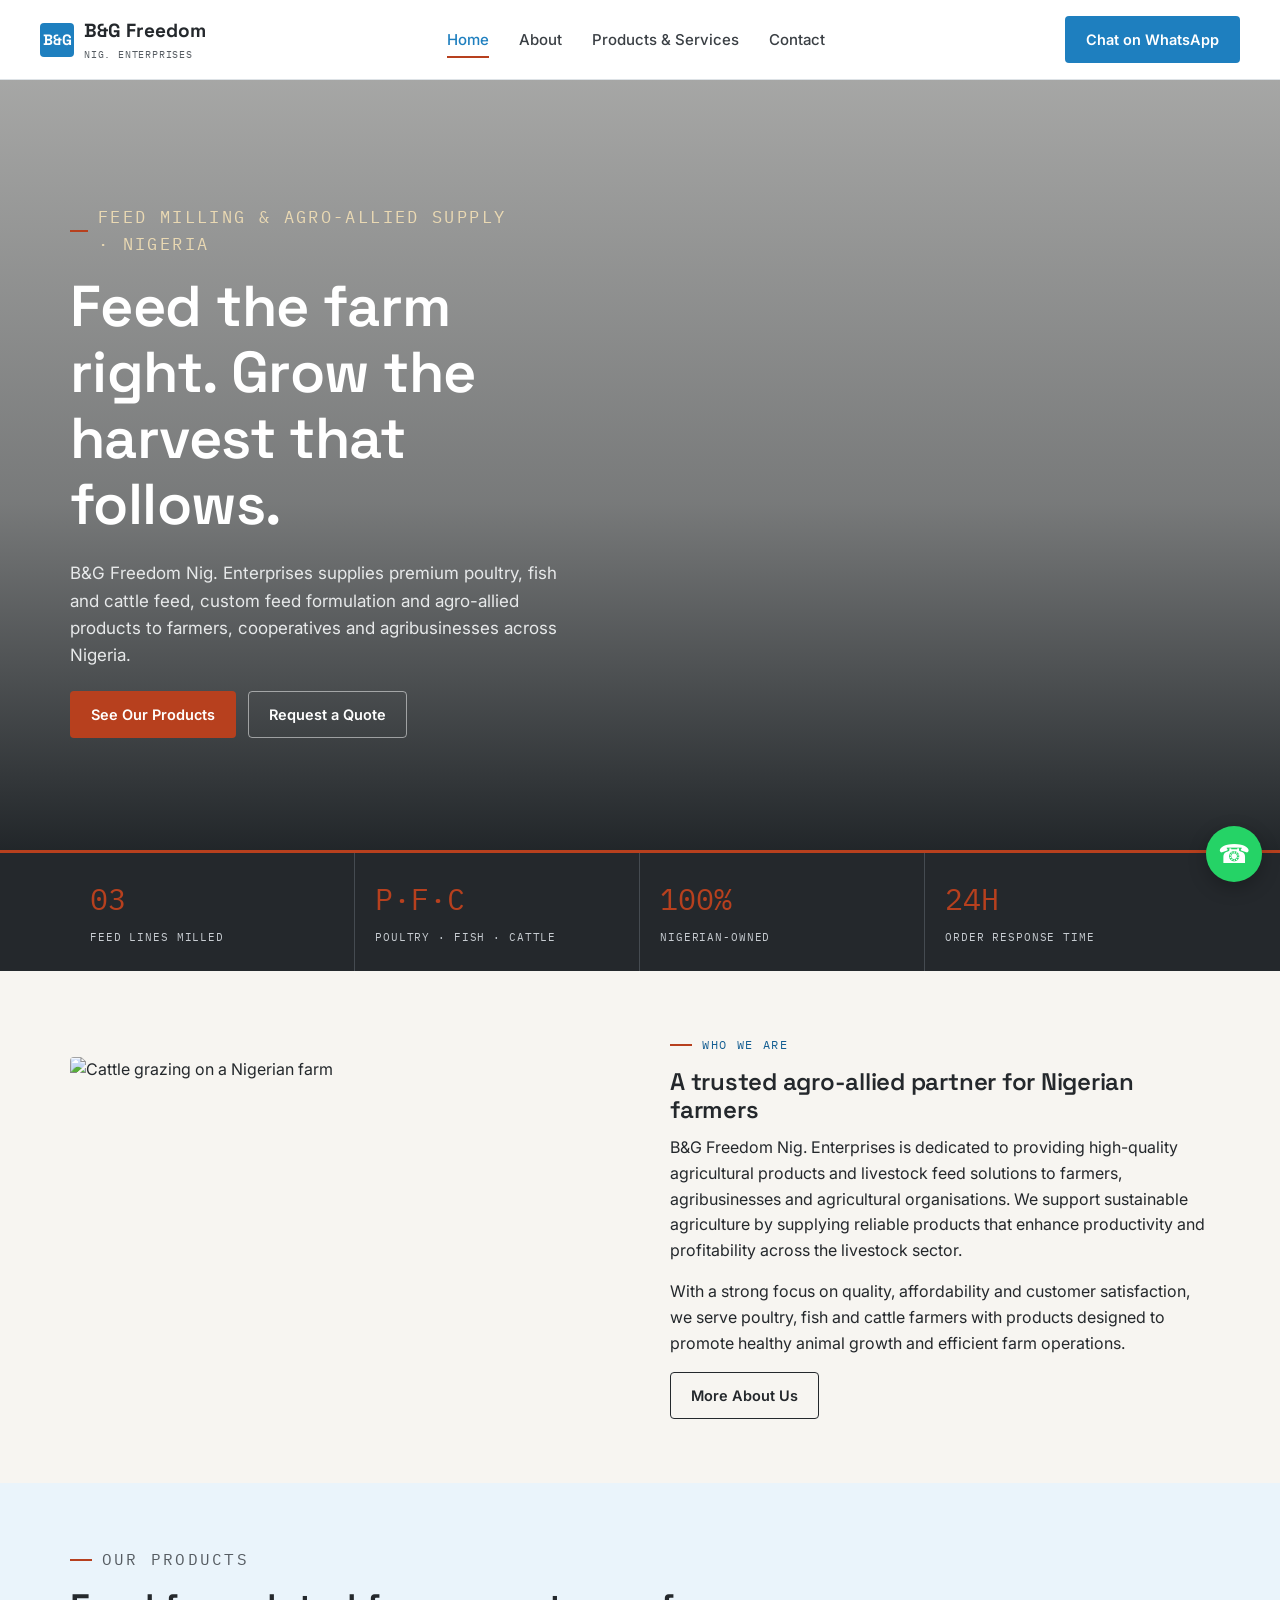
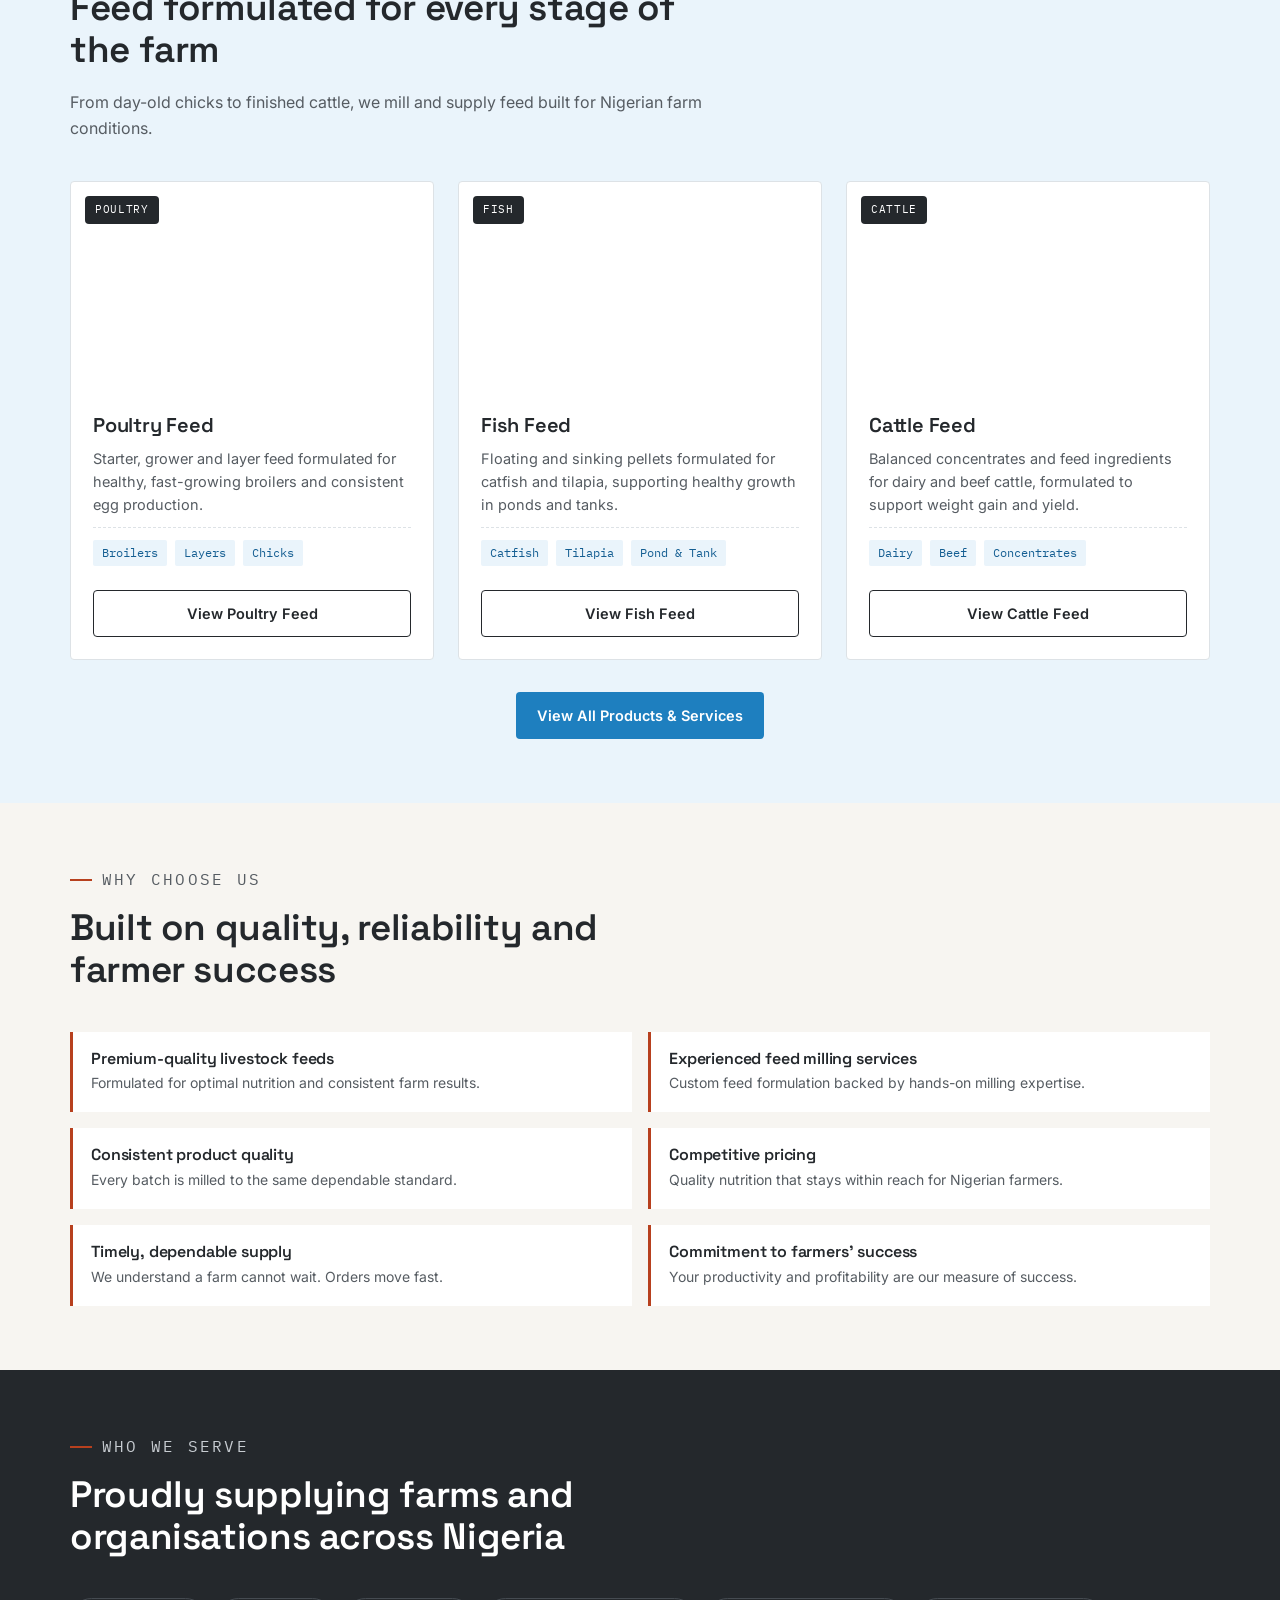
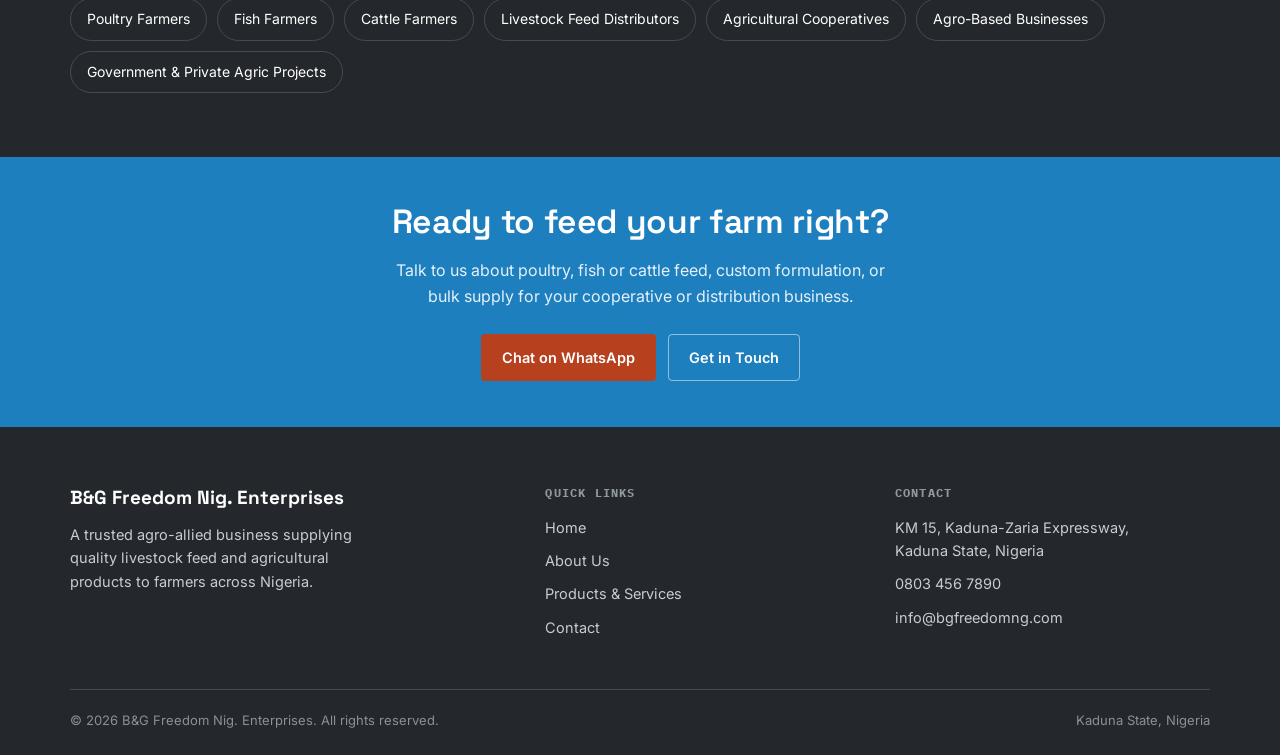
==== index.html @ e8c61435 "first commit" ====
<!DOCTYPE html>
<html lang="en">
<head>
<meta charset="UTF-8">
<meta name="viewport" content="width=device-width, initial-scale=1.0">
<title>B&amp;G Freedom Nig. Enterprises | Livestock Feed &amp; Agro-Allied Products</title>
<meta name="description" content="B&G Freedom Nig. Enterprises supplies quality poultry, fish and cattle feed, feed milling services and agro-allied products to farmers and agribusinesses across Nigeria.">
<link rel="preconnect" href="https://fonts.googleapis.com">
<link href="https://fonts.googleapis.com/css2?family=Space+Grotesk:wght@500;600;700&family=Inter:wght@400;500;600;700&family=IBM+Plex+Mono:wght@400;500;600&display=swap" rel="stylesheet">
<link rel="stylesheet" href="css/style.css">
</head>
<body>

<header class="site-header">
  <div class="header-bar">
    <a href="index.html" class="brand">
      <span class="mark">B&amp;G</span>
      <span>B&amp;G Freedom<small>Nig. Enterprises</small></span>
    </a>
    <nav class="nav-desktop">
      <a href="index.html" aria-current="page">Home</a>
      <a href="about.html">About</a>
      <a href="products.html">Products &amp; Services</a>
      <a href="contact.html">Contact</a>
    </nav>
    <div class="header-actions">
      <a href="tel:+2348034567890" class="btn btn-ghost" style="display:none" id="desktop-call"></a>
      <a href="https://wa.me/2348034567890" class="btn btn-primary" target="_blank" rel="noopener">Chat on WhatsApp</a>
      <button class="menu-toggle" aria-label="Toggle menu" aria-expanded="false"><span></span><span></span><span></span></button>
    </div>
  </div>
  <nav class="nav-mobile">
    <a href="index.html" aria-current="page">Home</a>
    <a href="about.html">About</a>
    <a href="products.html">Products &amp; Services</a>
    <a href="contact.html">Contact</a>
    <div class="header-actions">
      <a href="https://wa.me/2348034567890" class="btn btn-primary btn-wide" target="_blank" rel="noopener">Chat on WhatsApp</a>
      <a href="tel:+2348034567890" class="btn btn-ghost btn-wide">Call 0803 456 7890</a>
    </div>
  </nav>
</header>

<section class="hero">
  <div class="hero-media" style="background-image:url('https://images.unsplash.com/photo-1717702576954-c07131c54169?auto=format&fit=crop&w=1800&q=80');"></div>
  <div class="hero-content">
    <p class="eyebrow">Feed Milling &amp; Agro-Allied Supply · Nigeria</p>
    <h1>Feed the farm right. Grow the harvest that follows.</h1>
    <p>B&amp;G Freedom Nig. Enterprises supplies premium poultry, fish and cattle feed, custom feed formulation and agro-allied products to farmers, cooperatives and agribusinesses across Nigeria.</p>
    <div class="hero-ctas">
      <a href="products.html" class="btn btn-grain">See Our Products</a>
      <a href="contact.html" class="btn btn-ghost-invert">Request a Quote</a>
    </div>
  </div>
</section>

<div class="analysis-strip">
  <div class="container">
    <div class="analysis-inner">
      <div class="analysis-item">
        <span class="analysis-num">03</span>
        <span class="analysis-label">Feed Lines Milled</span>
      </div>
      <div class="analysis-item">
        <span class="analysis-num">P·F·C</span>
        <span class="analysis-label">Poultry · Fish · Cattle</span>
      </div>
      <div class="analysis-item">
        <span class="analysis-num">100%</span>
        <span class="analysis-label">Nigerian-Owned</span>
      </div>
      <div class="analysis-item">
        <span class="analysis-num">24H</span>
        <span class="analysis-label">Order Response Time</span>
      </div>
    </div>
  </div>
</div>

<section>
  <div class="container split">
    <div class="split-media">
      <img src="https://images.unsplash.com/photo-1594987057733-1fb3fe5707c9?auto=format&fit=crop&w=1000&q=80" alt="Cattle grazing on a Nigerian farm">
    </div>
    <div>
      <p class="eyebrow">Who We Are</p>
      <h2>A trusted agro-allied partner for Nigerian farmers</h2>
      <p>B&amp;G Freedom Nig. Enterprises is dedicated to providing high-quality agricultural products and livestock feed solutions to farmers, agribusinesses and agricultural organisations. We support sustainable agriculture by supplying reliable products that enhance productivity and profitability across the livestock sector.</p>
      <p>With a strong focus on quality, affordability and customer satisfaction, we serve poultry, fish and cattle farmers with products designed to promote healthy animal growth and efficient farm operations.</p>
      <a href="about.html" class="btn btn-ghost">More About Us</a>
    </div>
  </div>
</section>

<section class="bg-sky">
  <div class="container">
    <div class="section-head">
      <p class="eyebrow">Our Products</p>
      <h2>Feed formulated for every stage of the farm</h2>
      <p>From day-old chicks to finished cattle, we mill and supply feed built for Nigerian farm conditions.</p>
    </div>
    <div class="products-page-grid">

      <div class="product-card">
        <div class="product-photo" style="background-image:url('https://images.unsplash.com/photo-1553531009-c4605f302b47?auto=format&fit=crop&w=900&q=80');">
          <span class="product-tag">Poultry</span>
        </div>
        <div class="product-body">
          <h3>Poultry Feed</h3>
          <p>Starter, grower and layer feed formulated for healthy, fast-growing broilers and consistent egg production.</p>
          <div class="product-specs">
            <span class="spec-pill">Broilers</span>
            <span class="spec-pill">Layers</span>
            <span class="spec-pill">Chicks</span>
          </div>
          <a href="products.html#poultry" class="btn btn-ghost" style="margin-top:14px;">View Poultry Feed</a>
        </div>
      </div>

      <div class="product-card">
        <div class="product-photo" style="background-image:url('https://images.unsplash.com/photo-1619780034487-c4b96080b14e?auto=format&fit=crop&w=900&q=80');">
          <span class="product-tag">Fish</span>
        </div>
        <div class="product-body">
          <h3>Fish Feed</h3>
          <p>Floating and sinking pellets formulated for catfish and tilapia, supporting healthy growth in ponds and tanks.</p>
          <div class="product-specs">
            <span class="spec-pill">Catfish</span>
            <span class="spec-pill">Tilapia</span>
            <span class="spec-pill">Pond &amp; Tank</span>
          </div>
          <a href="products.html#fish" class="btn btn-ghost" style="margin-top:14px;">View Fish Feed</a>
        </div>
      </div>

      <div class="product-card">
        <div class="product-photo" style="background-image:url('https://images.unsplash.com/photo-1549488235-42996ae3b650?auto=format&fit=crop&w=900&q=80');">
          <span class="product-tag">Cattle</span>
        </div>
        <div class="product-body">
          <h3>Cattle Feed</h3>
          <p>Balanced concentrates and feed ingredients for dairy and beef cattle, formulated to support weight gain and yield.</p>
          <div class="product-specs">
            <span class="spec-pill">Dairy</span>
            <span class="spec-pill">Beef</span>
            <span class="spec-pill">Concentrates</span>
          </div>
          <a href="products.html#cattle" class="btn btn-ghost" style="margin-top:14px;">View Cattle Feed</a>
        </div>
      </div>

    </div>
    <div style="margin-top:32px; text-align:center;">
      <a href="products.html" class="btn btn-primary">View All Products &amp; Services</a>
    </div>
  </div>
</section>

<section>
  <div class="container">
    <div class="section-head">
      <p class="eyebrow">Why Choose Us</p>
      <h2>Built on quality, reliability and farmer success</h2>
    </div>
    <div class="reason-list">
      <div class="reason"><div><h4>Premium-quality livestock feeds</h4><p>Formulated for optimal nutrition and consistent farm results.</p></div></div>
      <div class="reason"><div><h4>Experienced feed milling services</h4><p>Custom feed formulation backed by hands-on milling expertise.</p></div></div>
      <div class="reason"><div><h4>Consistent product quality</h4><p>Every batch is milled to the same dependable standard.</p></div></div>
      <div class="reason"><div><h4>Competitive pricing</h4><p>Quality nutrition that stays within reach for Nigerian farmers.</p></div></div>
      <div class="reason"><div><h4>Timely, dependable supply</h4><p>We understand a farm cannot wait. Orders move fast.</p></div></div>
      <div class="reason"><div><h4>Commitment to farmers' success</h4><p>Your productivity and profitability are our measure of success.</p></div></div>
    </div>
  </div>
</section>

<section class="bg-charcoal">
  <div class="container">
    <div class="section-head">
      <p class="eyebrow">Who We Serve</p>
      <h2>Proudly supplying farms and organisations across Nigeria</h2>
    </div>
    <div class="pill-row">
      <span class="pill">Poultry Farmers</span>
      <span class="pill">Fish Farmers</span>
      <span class="pill">Cattle Farmers</span>
      <span class="pill">Livestock Feed Distributors</span>
      <span class="pill">Agricultural Cooperatives</span>
      <span class="pill">Agro-Based Businesses</span>
      <span class="pill">Government &amp; Private Agric Projects</span>
    </div>
  </div>
</section>

<section class="cta-band">
  <div class="container">
    <h2>Ready to feed your farm right?</h2>
    <p>Talk to us about poultry, fish or cattle feed, custom formulation, or bulk supply for your cooperative or distribution business.</p>
    <div class="cta-actions">
      <a href="https://wa.me/2348034567890" class="btn btn-grain" target="_blank" rel="noopener">Chat on WhatsApp</a>
      <a href="contact.html" class="btn btn-ghost-invert">Get in Touch</a>
    </div>
  </div>
</section>

<footer class="site-footer">
  <div class="container">
    <div class="footer-grid">
      <div>
        <div class="footer-brand">B&amp;G Freedom Nig. Enterprises</div>
        <p style="max-width:34ch; font-size:14.5px;">A trusted agro-allied business supplying quality livestock feed and agricultural products to farmers across Nigeria.</p>
      </div>
      <div class="footer-col">
        <h5>Quick Links</h5>
        <ul>
          <li><a href="index.html">Home</a></li>
          <li><a href="about.html">About Us</a></li>
          <li><a href="products.html">Products &amp; Services</a></li>
          <li><a href="contact.html">Contact</a></li>
        </ul>
      </div>
      <div class="footer-col">
        <h5>Contact</h5>
        <ul>
          <li>KM 15, Kaduna-Zaria Expressway,<br>Kaduna State, Nigeria</li>
          <li><a href="tel:+2348034567890">0803 456 7890</a></li>
          <li><a href="mailto:info@bgfreedomng.com">info@bgfreedomng.com</a></li>
        </ul>
      </div>
    </div>
    <div class="footer-bottom">
      <span>&copy; 2026 B&amp;G Freedom Nig. Enterprises. All rights reserved.</span>
      <span>Kaduna State, Nigeria</span>
    </div>
  </div>
</footer>

<a href="https://wa.me/2348034567890" class="wa-float" target="_blank" rel="noopener" aria-label="Chat on WhatsApp">&#9742;</a>

<script src="js/script.js"></script>
</body>
</html>
---- css/style.css ----
/* ==========================================================================
   B&G Freedom Nig. Enterprises. Stylesheet
   Design tokens
   ========================================================================== */

:root{
  /* Color */
  --sky: #1E7FBF;
  --sky-dark: #145E92;
  --sky-light: #EAF4FB;
  --charcoal: #24282C;
  --charcoal-2: #3A3F44;
  --charcoal-soft: #565C62;
  --grain: #B7401E;
  --grain-dark: #8F3016;
  --paper: #F7F5F1;
  --paper-2: #FFFFFF;
  --line: #DDE2E6;
  --line-dark: #454B51;

  /* Type */
  --font-display: 'Space Grotesk', sans-serif;
  --font-body: 'Inter', sans-serif;
  --font-mono: 'IBM Plex Mono', monospace;

  /* Layout */
  --max: 1180px;
  --radius: 4px;
}

*,*::before,*::after{ box-sizing: border-box; }
html{ scroll-behavior: smooth; }
body{
  margin:0;
  font-family: var(--font-body);
  color: var(--charcoal);
  background: var(--paper);
  line-height: 1.6;
  -webkit-font-smoothing: antialiased;
}
img{ max-width:100%; display:block; }
a{ color: inherit; text-decoration: none; }
ul{ margin:0; padding:0; list-style:none; }
h1,h2,h3,h4{
  font-family: var(--font-display);
  font-weight: 600;
  line-height: 1.15;
  margin: 0 0 .5em;
  letter-spacing: -0.01em;
}
p{ margin: 0 0 1em; }
.container{
  max-width: var(--max);
  margin: 0 auto;
  padding: 0 20px;
}
:focus-visible{
  outline: 3px solid var(--grain);
  outline-offset: 2px;
}
@media (prefers-reduced-motion: reduce){
  *{ animation-duration: 0.01ms !important; transition-duration: 0.01ms !important; scroll-behavior: auto !important; }
}

/* Eyebrow / small-caps label. Feed-tag vocabulary used throughout */
.eyebrow{
  font-family: var(--font-mono);
  font-size: 12px;
  letter-spacing: 0.14em;
  text-transform: uppercase;
  color: var(--sky-dark);
  display:flex;
  align-items:center;
  gap:10px;
  margin-bottom: 14px;
}
.eyebrow::before{
  content:'';
  width: 22px; height:2px;
  background: var(--grain);
  display:inline-block;
}

/* ==========================================================================
   Header
   ========================================================================== */
.site-header{
  position: sticky; top:0; z-index: 100;
  background: var(--paper-2);
  border-bottom: 1px solid var(--line);
}
.header-bar{
  display:flex; align-items:center; justify-content:space-between;
  padding: 14px 20px;
}
.brand{
  display:flex; align-items:center; gap:10px;
  font-family: var(--font-display);
  font-weight: 700;
  font-size: 19px;
  color: var(--charcoal);
}
.brand .mark{
  width:34px; height:34px; border-radius: var(--radius);
  background: var(--sky);
  color:#fff;
  display:flex; align-items:center; justify-content:center;
  font-size: 15px; font-weight:700;
  flex-shrink:0;
}
.brand small{
  display:block;
  font-family: var(--font-mono);
  font-weight:400;
  font-size:10px;
  letter-spacing:.08em;
  color: var(--charcoal-soft);
  text-transform: uppercase;
}
.nav-desktop{
  display:none;
  gap: 30px;
  font-size: 15px;
  font-weight: 500;
}
.nav-desktop a{ position:relative; padding: 6px 0; color: var(--charcoal-2); }
.nav-desktop a:hover, .nav-desktop a[aria-current="page"]{ color: var(--sky); }
.nav-desktop a[aria-current="page"]::after{
  content:''; position:absolute; left:0; right:0; bottom:0; height:2px; background: var(--grain);
}
.header-actions{ display:flex; align-items:center; gap:10px; }
.btn{
  display:inline-flex; align-items:center; justify-content:center; gap:8px;
  font-family: var(--font-body);
  font-weight: 600;
  font-size: 14.5px;
  padding: 11px 20px;
  border-radius: var(--radius);
  border: 1.5px solid transparent;
  cursor: pointer;
  transition: transform .15s ease, background .15s ease, border-color .15s ease;
  white-space: nowrap;
}
.btn:hover{ transform: translateY(-1px); }
.btn-primary{ background: var(--sky); color:#fff; }
.btn-primary:hover{ background: var(--sky-dark); }
.btn-grain{ background: var(--grain); color:#fff; }
.btn-grain:hover{ background: var(--grain-dark); }
.btn-ghost{ background: transparent; border-color: var(--charcoal); color: var(--charcoal); }
.btn-ghost:hover{ background: var(--charcoal); color:#fff; }
.btn-ghost-invert{ background: transparent; border-color: rgba(255,255,255,.5); color:#fff; }
.btn-ghost-invert:hover{ background: #fff; color: var(--charcoal); }
.btn-wide{ width:100%; }

.menu-toggle{
  display:flex; flex-direction:column; justify-content:center; gap:5px;
  width:40px; height:40px;
  background:none; border:1px solid var(--line); border-radius: var(--radius);
  cursor:pointer;
}
.menu-toggle span{ width:18px; height:2px; background: var(--charcoal); margin:0 auto; transition: transform .2s, opacity .2s;}
.menu-toggle.open span:nth-child(1){ transform: translateY(7px) rotate(45deg); }
.menu-toggle.open span:nth-child(2){ opacity:0; }
.menu-toggle.open span:nth-child(3){ transform: translateY(-7px) rotate(-45deg); }

.nav-mobile{
  display:none;
  flex-direction:column;
  border-top: 1px solid var(--line);
  background: var(--paper-2);
}
.nav-mobile.open{ display:flex; }
.nav-mobile a{
  padding: 15px 20px;
  border-bottom: 1px solid var(--line);
  font-weight:500;
  font-size: 16px;
}
.nav-mobile a[aria-current="page"]{ color: var(--sky); }
.nav-mobile .header-actions{ padding: 16px 20px; flex-direction:column; align-items:stretch; }

@media (min-width: 900px){
  .nav-desktop{ display:flex; }
  .menu-toggle{ display:none; }
  .nav-mobile{ display:none !important; }
  .header-bar{ padding: 16px 40px; }
}

/* ==========================================================================
   Hero
   ========================================================================== */
.hero{
  position:relative;
  min-height: 78vh;
  display:flex;
  align-items:flex-end;
  color:#fff;
  overflow:hidden;
}
.hero-media{
  position:absolute; inset:0;
  background-size: cover;
  background-position: center 60%;
}
.hero-media::after{
  content:'';
  position:absolute; inset:0;
  background: linear-gradient(180deg, rgba(15,20,24,.35) 0%, rgba(15,20,24,.55) 55%, rgba(20,25,29,.94) 100%);
}
.hero-content{
  position:relative;
  padding: 60px 20px 48px;
  max-width: var(--max);
  margin: 0 auto;
  width:100%;
}
.hero .eyebrow{ color: #EAD9B3; }
.hero .eyebrow::before{ background: var(--grain); }
.hero h1{
  font-size: clamp(2rem, 7vw, 3.6rem);
  max-width: 14ch;
  margin-bottom: .4em;
}
.hero p{
  max-width: 46ch;
  font-size: 17px;
  color: #E7E9EA;
}
.hero-ctas{ display:flex; flex-wrap:wrap; gap: 12px; margin-top: 22px; }

/* Guaranteed-analysis style stat strip. Signature element */
.analysis-strip{
  background: var(--charcoal);
  color: #fff;
  border-top: 3px solid var(--grain);
}
.analysis-inner{
  display:grid;
  grid-template-columns: repeat(2, 1fr);
}
.analysis-item{
  padding: 22px 20px;
  border-right: 1px solid var(--line-dark);
  border-bottom: 1px solid var(--line-dark);
}
.analysis-item:nth-child(2n){ border-right:none; }
.analysis-num{
  font-family: var(--font-mono);
  font-size: clamp(22px, 4vw, 30px);
  color: var(--grain);
  display:block;
}
.analysis-label{
  font-family: var(--font-mono);
  font-size: 11px;
  letter-spacing: .08em;
  text-transform: uppercase;
  color: #C7CCD1;
}
@media (min-width: 700px){
  .analysis-inner{ grid-template-columns: repeat(4, 1fr); }
  .analysis-item:nth-child(2n){ border-right: 1px solid var(--line-dark); }
  .analysis-item:nth-child(4n){ border-right:none; }
  .analysis-item{ border-bottom:none; }
}

/* ==========================================================================
   Sections
   ========================================================================== */
section{ padding: 64px 0; }
.section-tight{ padding: 44px 0; }
.bg-sky{ background: var(--sky-light); }
.bg-charcoal{ background: var(--charcoal); color:#fff; }
.bg-charcoal h2, .bg-charcoal h3{ color:#fff; }
.bg-charcoal .eyebrow{ color: var(--grain); }

.section-head{ max-width: 640px; margin-bottom: 40px; }
.section-head h2{ font-size: clamp(1.6rem, 4vw, 2.3rem); }
.section-head p{ color: var(--charcoal-soft); font-size: 16px; }
.bg-charcoal .section-head p{ color: #C7CCD1; }

/* Two column */
.split{
  display:grid;
  gap: 36px;
  align-items:center;
}
@media (min-width: 900px){
  .split{ grid-template-columns: 1fr 1fr; gap: 60px; }
  .split.reverse .split-media{ order:2; }
}
.split-media img{ border-radius: var(--radius); width:100%; height: 340px; object-fit: cover; }

/* Feed-tag boxes (mission/vision/values) */
.tag-box{
  border: 1px solid var(--line);
  background: var(--paper-2);
  padding: 26px 24px;
  border-radius: var(--radius);
  border-top: 3px solid var(--sky);
}
.tag-box h3{ font-size: 19px; margin-bottom: .4em; }
.tag-box p{ color: var(--charcoal-soft); font-size: 15px; margin:0; }
.tag-grid{ display:grid; gap: 18px; grid-template-columns: 1fr; }
@media (min-width: 700px){ .tag-grid.cols-2{ grid-template-columns: 1fr 1fr; } }
@media (min-width: 900px){ .tag-grid.cols-3{ grid-template-columns: repeat(3,1fr); } }

/* Values list */
.value-list{ display:grid; gap: 14px; grid-template-columns: 1fr; }
@media (min-width:640px){ .value-list{ grid-template-columns: 1fr 1fr; } }
.value-item{
  display:flex; gap:12px; align-items:flex-start;
  padding: 16px 18px;
  background: var(--paper-2);
  border: 1px solid var(--line);
  border-radius: var(--radius);
}
.value-item .num{
  font-family: var(--font-mono);
  color: var(--grain-dark);
  font-weight:700;
  font-size: 13px;
  flex-shrink:0;
  padding-top:2px;
}
.value-item strong{ display:block; font-size: 15.5px; }

/* Product cards */
.product-card{
  background: var(--paper-2);
  border: 1px solid var(--line);
  border-radius: var(--radius);
  overflow:hidden;
  display:flex;
  flex-direction:column;
  height:100%;
}
.product-photo{
  height: 210px;
  background-size: cover;
  background-position: center;
  position:relative;
}
.product-tag{
  position:absolute; top:14px; left:14px;
  background: var(--charcoal);
  color:#fff;
  font-family: var(--font-mono);
  font-size: 11px;
  letter-spacing:.06em;
  text-transform:uppercase;
  padding: 5px 10px;
  border-radius: var(--radius);
}
.product-body{ padding: 22px; display:flex; flex-direction:column; gap:10px; flex:1; }
.product-body h3{ font-size: 20px; margin:0; }
.product-body p{ color: var(--charcoal-soft); font-size: 14.5px; margin:0; }
.product-specs{
  margin-top: auto;
  border-top: 1px dashed var(--line);
  padding-top: 12px;
  display:flex;
  flex-wrap:wrap;
  gap: 8px;
}
.spec-pill{
  font-family: var(--font-mono);
  font-size: 11.5px;
  background: var(--sky-light);
  color: var(--sky-dark);
  padding: 4px 9px;
  border-radius: 2px;
}

/* Why choose us */
.reason-list{ display:grid; gap: 16px; grid-template-columns: 1fr; }
@media (min-width:700px){ .reason-list{ grid-template-columns: 1fr 1fr; } }
.reason{
  display:flex; gap: 14px;
  padding: 18px;
  border-left: 3px solid var(--grain);
  background: var(--paper-2);
}
.reason h4{ font-size: 16px; margin: 0 0 4px; }
.reason p{ margin:0; font-size: 14px; color: var(--charcoal-soft); }

/* Customer pills */
.pill-row{ display:flex; flex-wrap:wrap; gap: 10px; }
.pill{
  font-size: 14px;
  padding: 9px 16px;
  border: 1px solid var(--line-dark);
  border-radius: 999px;
  color: #fff;
}

/* CTA band */
.cta-band{
  background: var(--sky);
  color:#fff;
  padding: 46px 0;
  text-align:center;
}
.cta-band h2{ color:#fff; font-size: clamp(1.5rem,4vw,2.1rem); }
.cta-band p{ color: #E5F1FA; max-width: 50ch; margin: 0 auto 24px; }
.cta-band .btn-grain{ }
.cta-actions{ display:flex; flex-wrap:wrap; gap:12px; justify-content:center; }

/* ==========================================================================
   Footer
   ========================================================================== */
.site-footer{
  background: var(--charcoal);
  color: #C7CCD1;
  padding: 56px 0 24px;
}
.footer-grid{
  display:grid; gap: 34px;
  grid-template-columns: 1fr;
}
@media (min-width: 800px){
  .footer-grid{ grid-template-columns: 1.4fr 1fr 1fr; }
}
.footer-brand{ color:#fff; font-family: var(--font-display); font-weight:700; font-size: 19px; margin-bottom: 10px; }
.footer-col h5{
  font-family: var(--font-mono);
  font-size: 12px; letter-spacing:.1em; text-transform:uppercase;
  color: #9199A0;
  margin: 0 0 14px;
}
.footer-col li{ margin-bottom: 10px; font-size: 14.5px; }
.footer-col a:hover{ color:#fff; }
.footer-bottom{
  border-top: 1px solid var(--line-dark);
  margin-top: 40px;
  padding-top: 20px;
  font-size: 13px;
  color: #8A9096;
  display:flex; flex-wrap:wrap; gap:10px; justify-content:space-between;
}

/* ==========================================================================
   Page hero (interior pages)
   ========================================================================== */
.page-hero{
  background: var(--charcoal);
  color:#fff;
  padding: 54px 0 44px;
  border-bottom: 3px solid var(--grain);
}
.page-hero h1{ font-size: clamp(1.8rem, 5vw, 2.6rem); max-width: 20ch; }
.page-hero p{ color:#C7CCD1; max-width: 56ch; font-size: 16px; margin:0; }

/* Contact page */
.contact-grid{
  display:grid; gap: 30px; grid-template-columns: 1fr;
}
@media (min-width: 900px){ .contact-grid{ grid-template-columns: 1fr 1fr; } }
.contact-card{
  background: var(--paper-2);
  border: 1px solid var(--line);
  border-radius: var(--radius);
  padding: 26px;
}
.contact-row{ display:flex; gap: 14px; padding: 14px 0; border-bottom: 1px solid var(--line); }
.contact-row:last-child{ border-bottom:none; }
.contact-row .ico{
  width:38px; height:38px; border-radius: var(--radius); background: var(--sky-light); color: var(--sky-dark);
  display:flex; align-items:center; justify-content:center; flex-shrink:0; font-size:17px;
}
.contact-row h4{ margin:0 0 2px; font-size: 15px; }
.contact-row p{ margin:0; font-size: 14.5px; color: var(--charcoal-soft); }
.map-frame{
  border-radius: var(--radius);
  overflow:hidden;
  border: 1px solid var(--line);
  height: 320px;
}
.map-frame iframe{ width:100%; height:100%; border:0; }

form.enquiry{ display:flex; flex-direction:column; gap:14px; }
.enquiry label{ font-size: 13px; font-weight:600; margin-bottom:5px; display:block; }
.enquiry input, .enquiry select, .enquiry textarea{
  width:100%; padding: 12px 14px;
  border:1px solid var(--line-dark);
  border-radius: var(--radius);
  font-family: var(--font-body);
  font-size: 15px;
  background:#fff;
  color: var(--charcoal);
}
.enquiry textarea{ min-height: 110px; resize: vertical; }
.enquiry input:focus, .enquiry select:focus, .enquiry textarea:focus{
  outline: 2px solid var(--sky); border-color: var(--sky);
}
.form-note{ font-size: 13px; color: var(--charcoal-soft); }

/* Team / about extras */
.about-photo-strip{ display:grid; grid-template-columns: 1fr; gap: 12px; }
@media (min-width:700px){ .about-photo-strip{ grid-template-columns: 1.3fr 1fr; } }
.about-photo-strip img{ border-radius: var(--radius); width:100%; height:100%; object-fit:cover; }
.about-photo-strip .stack{ display:grid; gap:12px; grid-template-rows: 1fr 1fr; }

/* Floating WhatsApp button (mobile-first convenience, common in Nigerian business sites) */
.wa-float{
  position: fixed;
  right: 18px; bottom: 18px;
  z-index: 200;
  width: 56px; height:56px;
  border-radius: 50%;
  background: #25D366;
  color:#fff;
  display:flex; align-items:center; justify-content:center;
  box-shadow: 0 6px 18px rgba(0,0,0,.25);
  font-size: 26px;
}
.wa-float:hover{ transform: scale(1.05); }

/* Category anchor nav on products page */
.cat-nav{
  display:flex; flex-wrap:wrap; gap:10px;
  padding: 18px 0;
  position: sticky; top: 65px; z-index: 40;
  background: var(--paper);
  border-bottom: 1px solid var(--line);
}
.cat-nav a{
  font-family: var(--font-mono);
  font-size: 12.5px;
  letter-spacing: .04em;
  text-transform: uppercase;
  padding: 8px 14px;
  border: 1px solid var(--line-dark);
  border-radius: 999px;
  color: var(--charcoal-2);
}
.cat-nav a:hover, .cat-nav a.is-active{ background: var(--charcoal); color:#fff; border-color: var(--charcoal); }
@media (min-width: 900px){ .cat-nav{ top: 73px; } }

.category-section{ scroll-margin-top: 130px; }
.category-head{
  display:flex; align-items:baseline; justify-content:space-between; flex-wrap:wrap; gap:10px;
  margin-bottom: 26px;
  border-bottom: 2px solid var(--charcoal);
  padding-bottom: 14px;
}
.category-head h2{ margin:0; font-size: clamp(1.4rem, 3.4vw, 1.9rem); }
.category-head .cat-count{ font-family: var(--font-mono); font-size:12.5px; color: var(--charcoal-soft); }

/* Placeholder photo box for products awaiting real images */
.product-photo-placeholder{
  height: 170px;
  background: var(--sky-light);
  border-bottom: 1px dashed var(--line-dark);
  display:flex; flex-direction:column; align-items:center; justify-content:center;
  gap:6px;
  position:relative;
}
.product-photo-placeholder svg{ width:30px; height:30px; opacity:.55; }
.product-photo-placeholder span{
  font-family: var(--font-mono);
  font-size: 11px;
  letter-spacing:.05em;
  text-transform: uppercase;
  color: var(--sky-dark);
  opacity: .75;
}
.product-photo-placeholder .product-tag{ position:absolute; top:14px; left:14px; }

/* Products intro grid on products page */
.products-page-grid{ display:grid; gap: 24px; grid-template-columns: 1fr; }
@media (min-width: 800px){ .products-page-grid{ grid-template-columns: repeat(3,1fr); } }

.ingredients-panel{
  border: 1px solid var(--line-dark);
  padding: 18px 20px;
  font-family: var(--font-mono);
  font-size: 13px;
  color: #D8DCE0;
}
.ingredients-panel .row{ display:flex; justify-content:space-between; padding: 6px 0; border-bottom: 1px dotted var(--line-dark); }
.ingredients-panel .row:last-child{ border-bottom:none; }
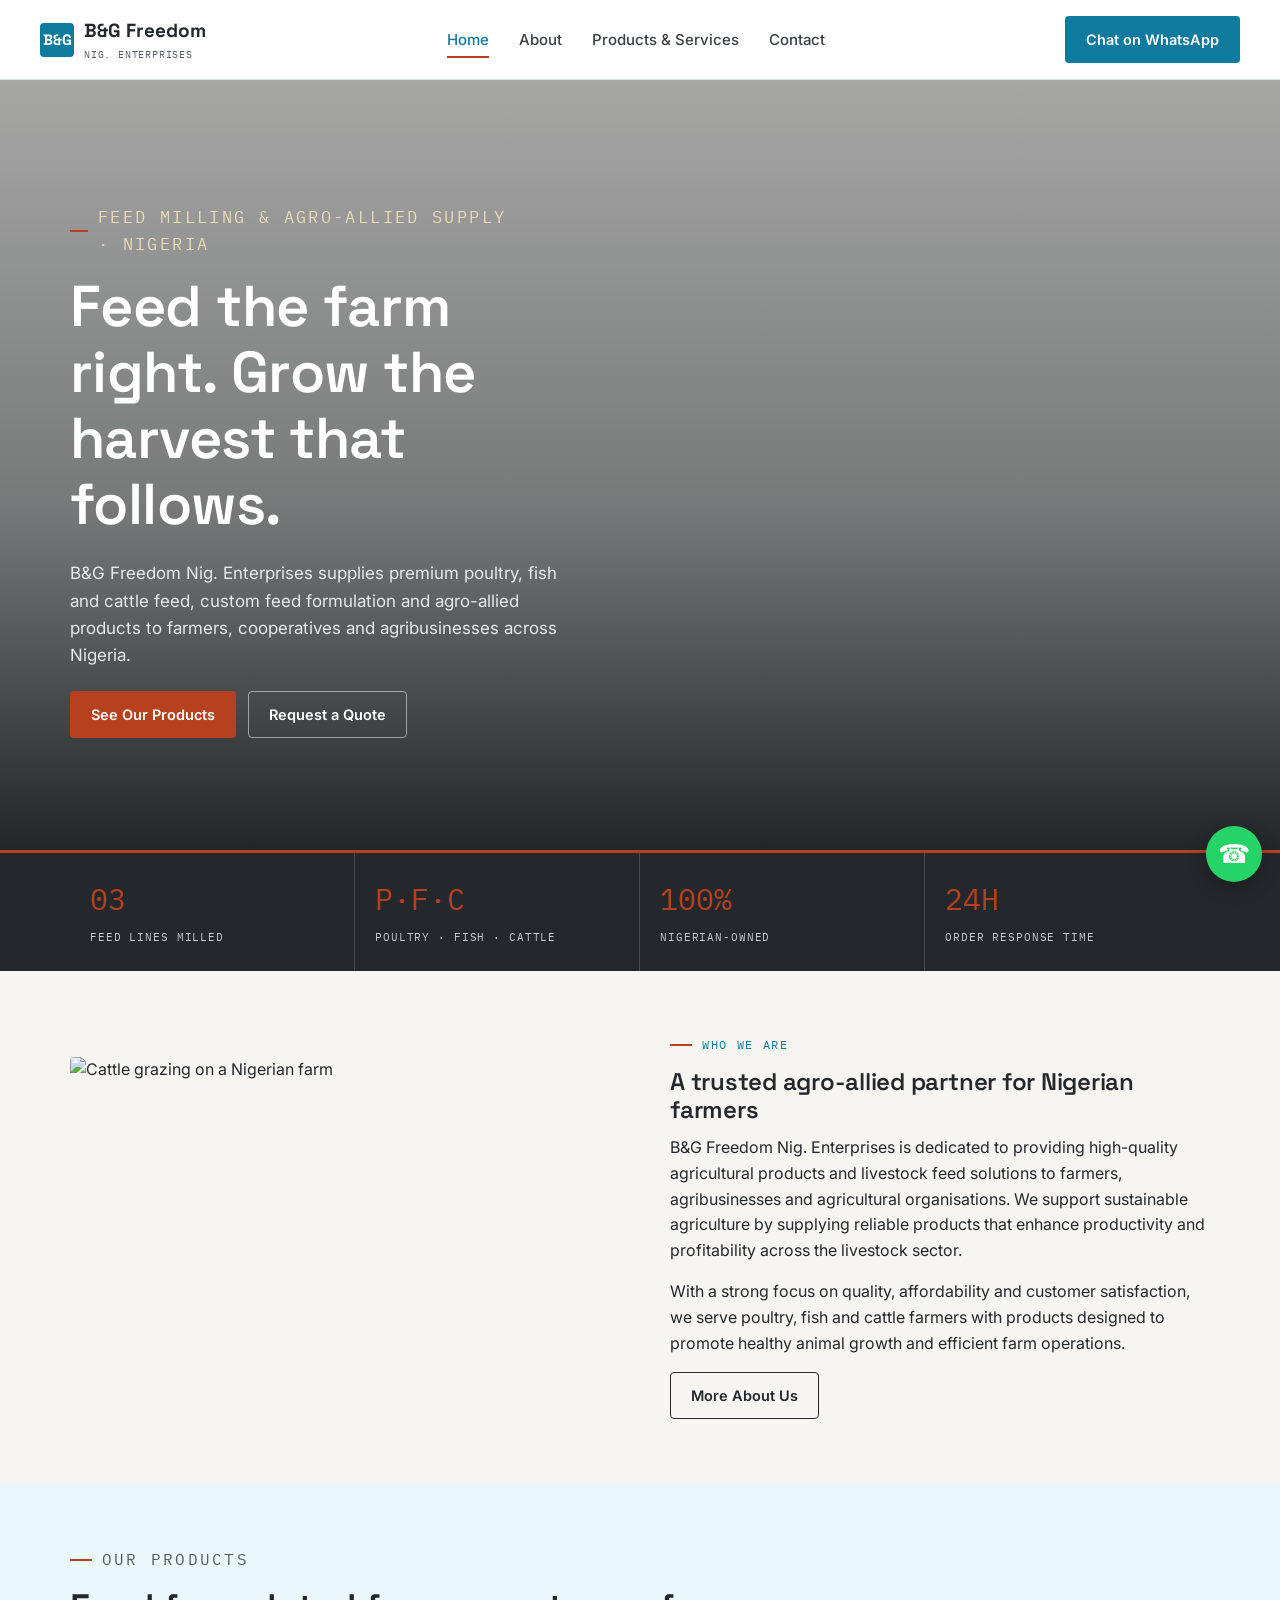
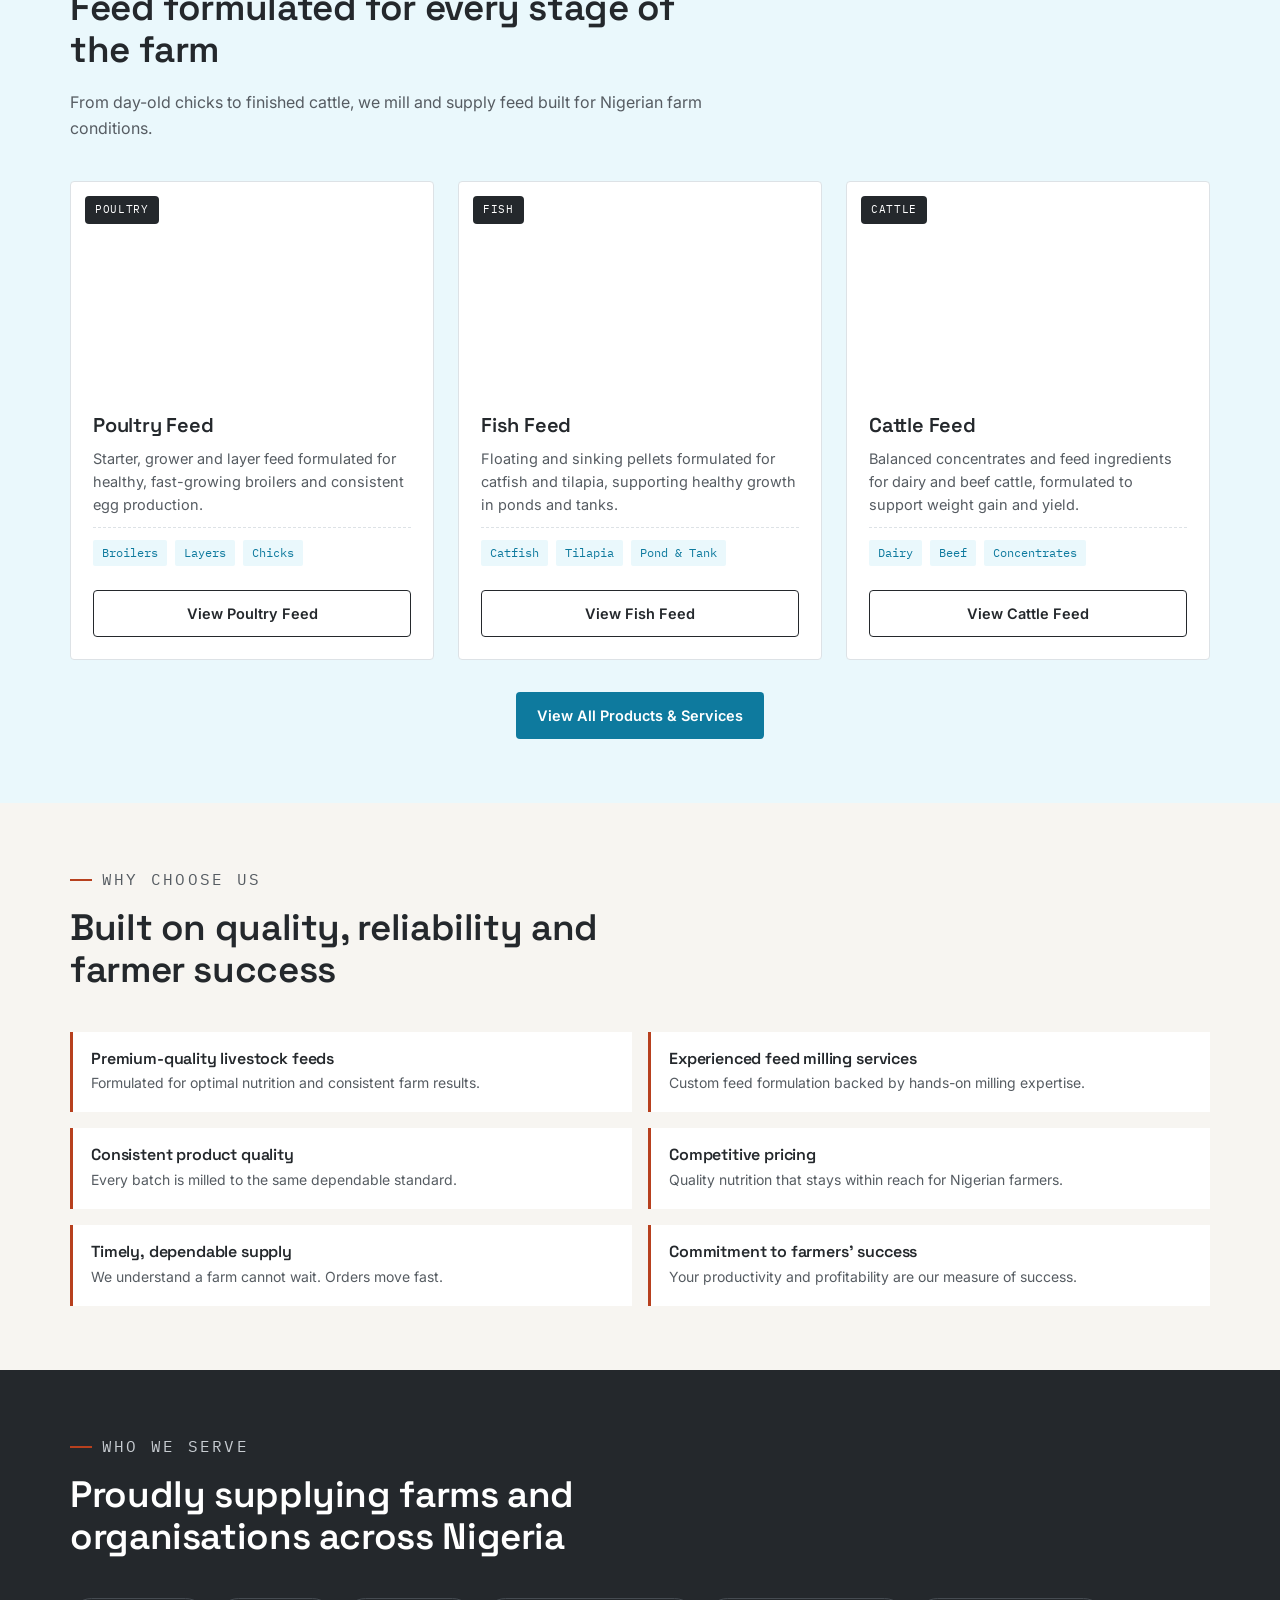
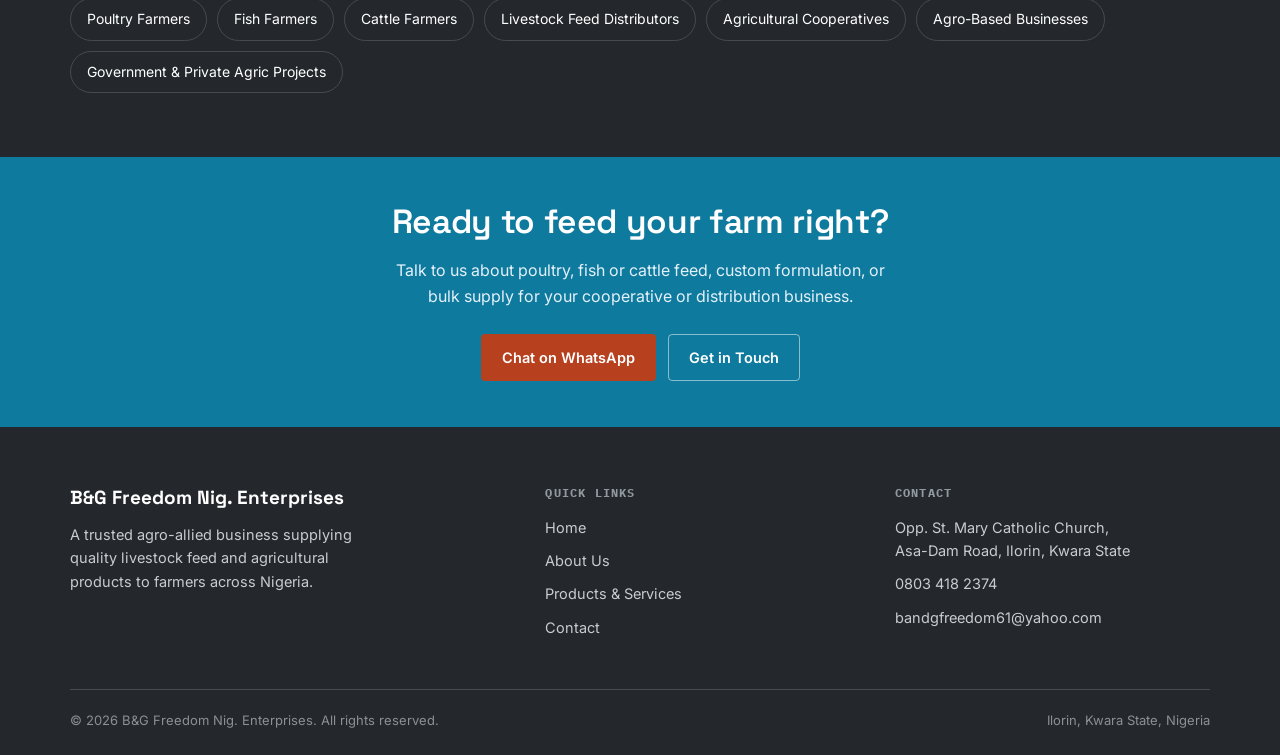
==== commit 8756af3f: "edited contacts" ====
--- a/index.html
+++ b/index.html
@@ -24,8 +24,8 @@
       <a href="contact.html">Contact</a>
     </nav>
     <div class="header-actions">
-      <a href="tel:+2348034567890" class="btn btn-ghost" style="display:none" id="desktop-call"></a>
-      <a href="https://wa.me/2348034567890" class="btn btn-primary" target="_blank" rel="noopener">Chat on WhatsApp</a>
+      <a href="tel:+2348034182374" class="btn btn-ghost" style="display:none" id="desktop-call"></a>
+      <a href="https://wa.me/2348034182374" class="btn btn-primary" target="_blank" rel="noopener">Chat on WhatsApp</a>
       <button class="menu-toggle" aria-label="Toggle menu" aria-expanded="false"><span></span><span></span><span></span></button>
     </div>
   </div>
@@ -35,8 +35,8 @@
     <a href="products.html">Products &amp; Services</a>
     <a href="contact.html">Contact</a>
     <div class="header-actions">
-      <a href="https://wa.me/2348034567890" class="btn btn-primary btn-wide" target="_blank" rel="noopener">Chat on WhatsApp</a>
-      <a href="tel:+2348034567890" class="btn btn-ghost btn-wide">Call 0803 456 7890</a>
+      <a href="https://wa.me/2348034182374" class="btn btn-primary btn-wide" target="_blank" rel="noopener">Chat on WhatsApp</a>
+      <a href="tel:+2348034182374" class="btn btn-ghost btn-wide">Call 0803 418 2374</a>
     </div>
   </nav>
 </header>
@@ -196,7 +196,7 @@
     <h2>Ready to feed your farm right?</h2>
     <p>Talk to us about poultry, fish or cattle feed, custom formulation, or bulk supply for your cooperative or distribution business.</p>
     <div class="cta-actions">
-      <a href="https://wa.me/2348034567890" class="btn btn-grain" target="_blank" rel="noopener">Chat on WhatsApp</a>
+      <a href="https://wa.me/2348034182374" class="btn btn-grain" target="_blank" rel="noopener">Chat on WhatsApp</a>
       <a href="contact.html" class="btn btn-ghost-invert">Get in Touch</a>
     </div>
   </div>
@@ -221,20 +221,20 @@
       <div class="footer-col">
         <h5>Contact</h5>
         <ul>
-          <li>KM 15, Kaduna-Zaria Expressway,<br>Kaduna State, Nigeria</li>
-          <li><a href="tel:+2348034567890">0803 456 7890</a></li>
-          <li><a href="mailto:info@bgfreedomng.com">info@bgfreedomng.com</a></li>
+          <li>Opp. St. Mary Catholic Church,<br>Asa-Dam Road, Ilorin, Kwara State</li>
+          <li><a href="tel:+2348034182374">0803 418 2374</a></li>
+          <li><a href="mailto:bandgfreedom61@yahoo.com">bandgfreedom61@yahoo.com</a></li>
         </ul>
       </div>
     </div>
     <div class="footer-bottom">
       <span>&copy; 2026 B&amp;G Freedom Nig. Enterprises. All rights reserved.</span>
-      <span>Kaduna State, Nigeria</span>
+      <span>Ilorin, Kwara State, Nigeria</span>
     </div>
   </div>
 </footer>
 
-<a href="https://wa.me/2348034567890" class="wa-float" target="_blank" rel="noopener" aria-label="Chat on WhatsApp">&#9742;</a>
+<a href="https://wa.me/2348034182374" class="wa-float" target="_blank" rel="noopener" aria-label="Chat on WhatsApp">&#9742;</a>
 
 <script src="js/script.js"></script>
 </body>
--- a/css/style.css
+++ b/css/style.css
@@ -5,9 +5,9 @@
 
 :root{
   /* Color */
-  --sky: #1E7FBF;
-  --sky-dark: #145E92;
-  --sky-light: #EAF4FB;
+  --sky: #45BEE6;
+  --sky-dark: #0E7A9E;
+  --sky-light: #EAF8FC;
   --charcoal: #24282C;
   --charcoal-2: #3A3F44;
   --charcoal-soft: #565C62;
@@ -102,7 +102,7 @@
 }
 .brand .mark{
   width:34px; height:34px; border-radius: var(--radius);
-  background: var(--sky);
+  background: var(--sky-dark);
   color:#fff;
   display:flex; align-items:center; justify-content:center;
   font-size: 15px; font-weight:700;
@@ -124,7 +124,7 @@
   font-weight: 500;
 }
 .nav-desktop a{ position:relative; padding: 6px 0; color: var(--charcoal-2); }
-.nav-desktop a:hover, .nav-desktop a[aria-current="page"]{ color: var(--sky); }
+.nav-desktop a:hover, .nav-desktop a[aria-current="page"]{ color: var(--sky-dark); }
 .nav-desktop a[aria-current="page"]::after{
   content:''; position:absolute; left:0; right:0; bottom:0; height:2px; background: var(--grain);
 }
@@ -142,8 +142,8 @@
   white-space: nowrap;
 }
 .btn:hover{ transform: translateY(-1px); }
-.btn-primary{ background: var(--sky); color:#fff; }
-.btn-primary:hover{ background: var(--sky-dark); }
+.btn-primary{ background: var(--sky-dark); color:#fff; }
+.btn-primary:hover{ background: var(--sky-dark); filter: brightness(0.87); }
 .btn-grain{ background: var(--grain); color:#fff; }
 .btn-grain:hover{ background: var(--grain-dark); }
 .btn-ghost{ background: transparent; border-color: var(--charcoal); color: var(--charcoal); }
@@ -176,7 +176,7 @@
   font-weight:500;
   font-size: 16px;
 }
-.nav-mobile a[aria-current="page"]{ color: var(--sky); }
+.nav-mobile a[aria-current="page"]{ color: var(--sky-dark); }
 .nav-mobile .header-actions{ padding: 16px 20px; flex-direction:column; align-items:stretch; }
 
 @media (min-width: 900px){
@@ -396,7 +396,7 @@
 
 /* CTA band */
 .cta-band{
-  background: var(--sky);
+  background: var(--sky-dark);
   color:#fff;
   padding: 46px 0;
   text-align:center;
@@ -491,7 +491,7 @@
 }
 .enquiry textarea{ min-height: 110px; resize: vertical; }
 .enquiry input:focus, .enquiry select:focus, .enquiry textarea:focus{
-  outline: 2px solid var(--sky); border-color: var(--sky);
+  outline: 2px solid var(--sky-dark); border-color: var(--sky-dark);
 }
 .form-note{ font-size: 13px; color: var(--charcoal-soft); }
 
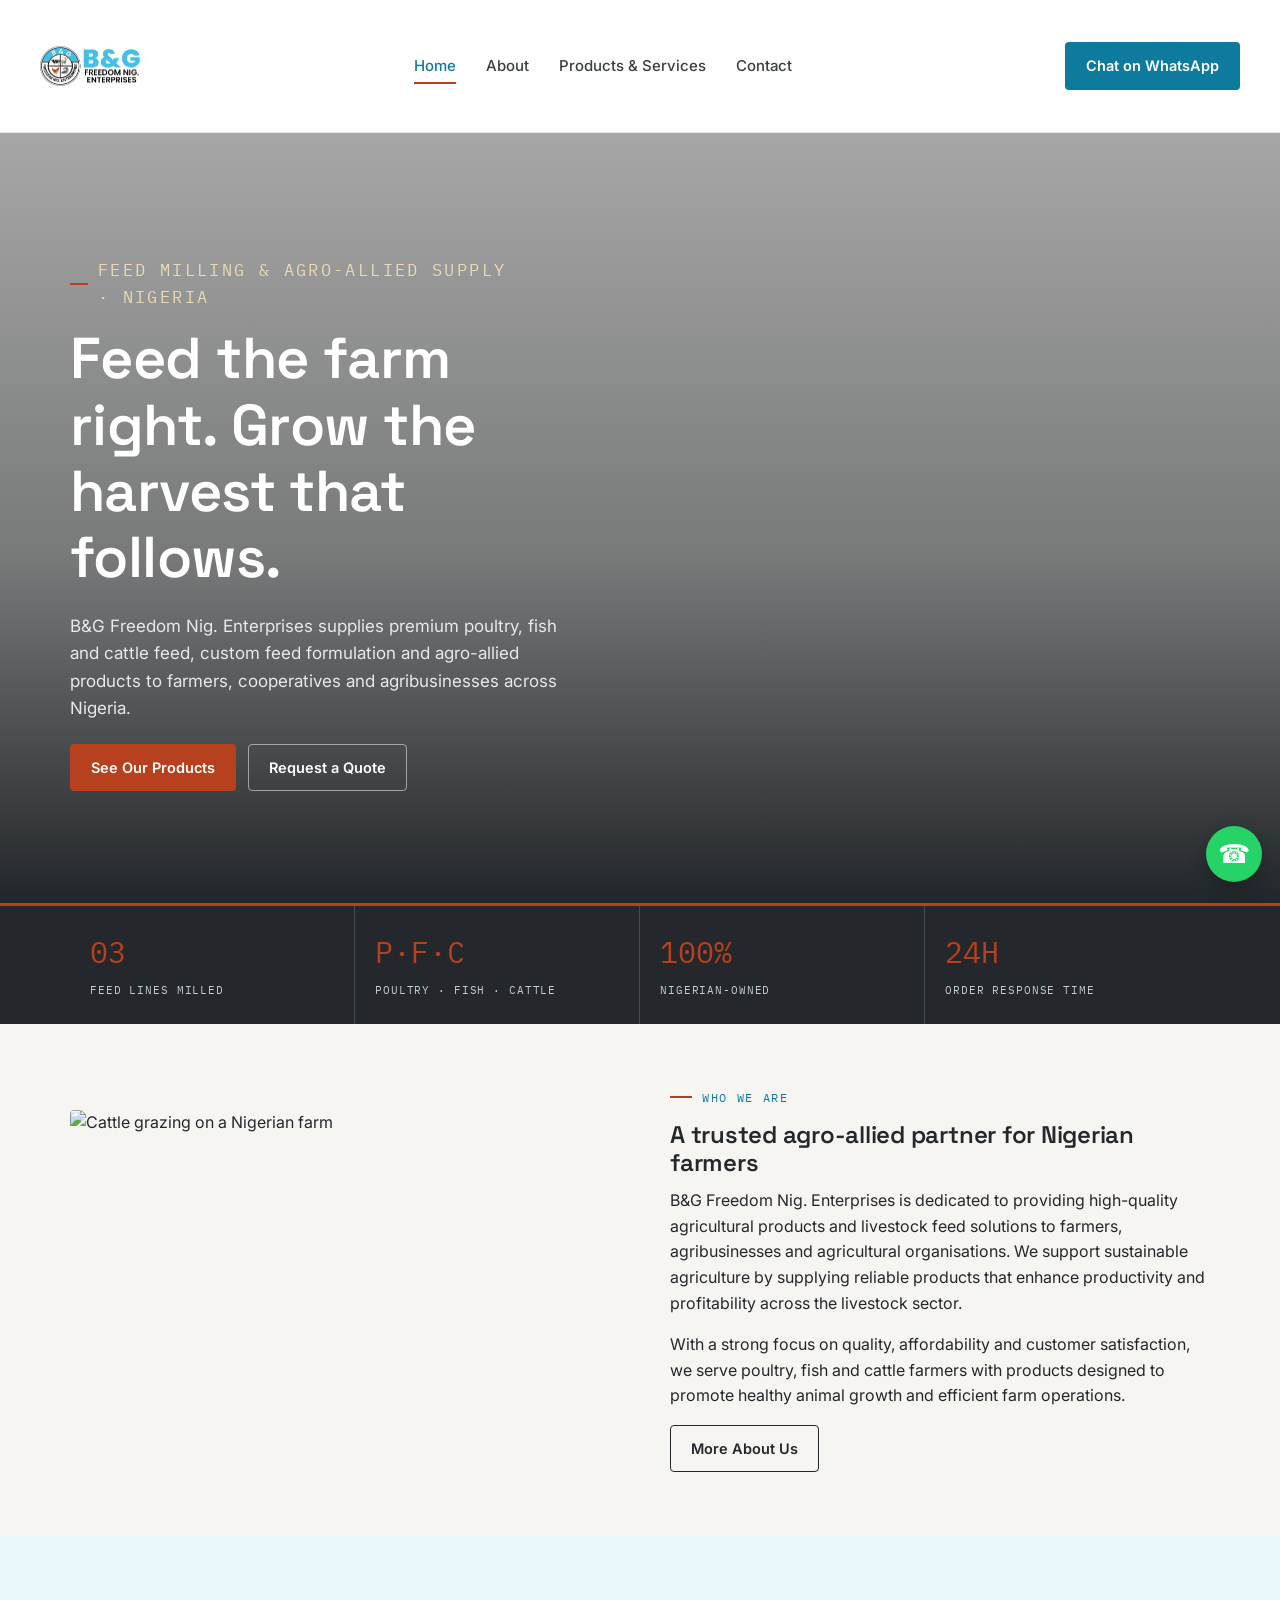
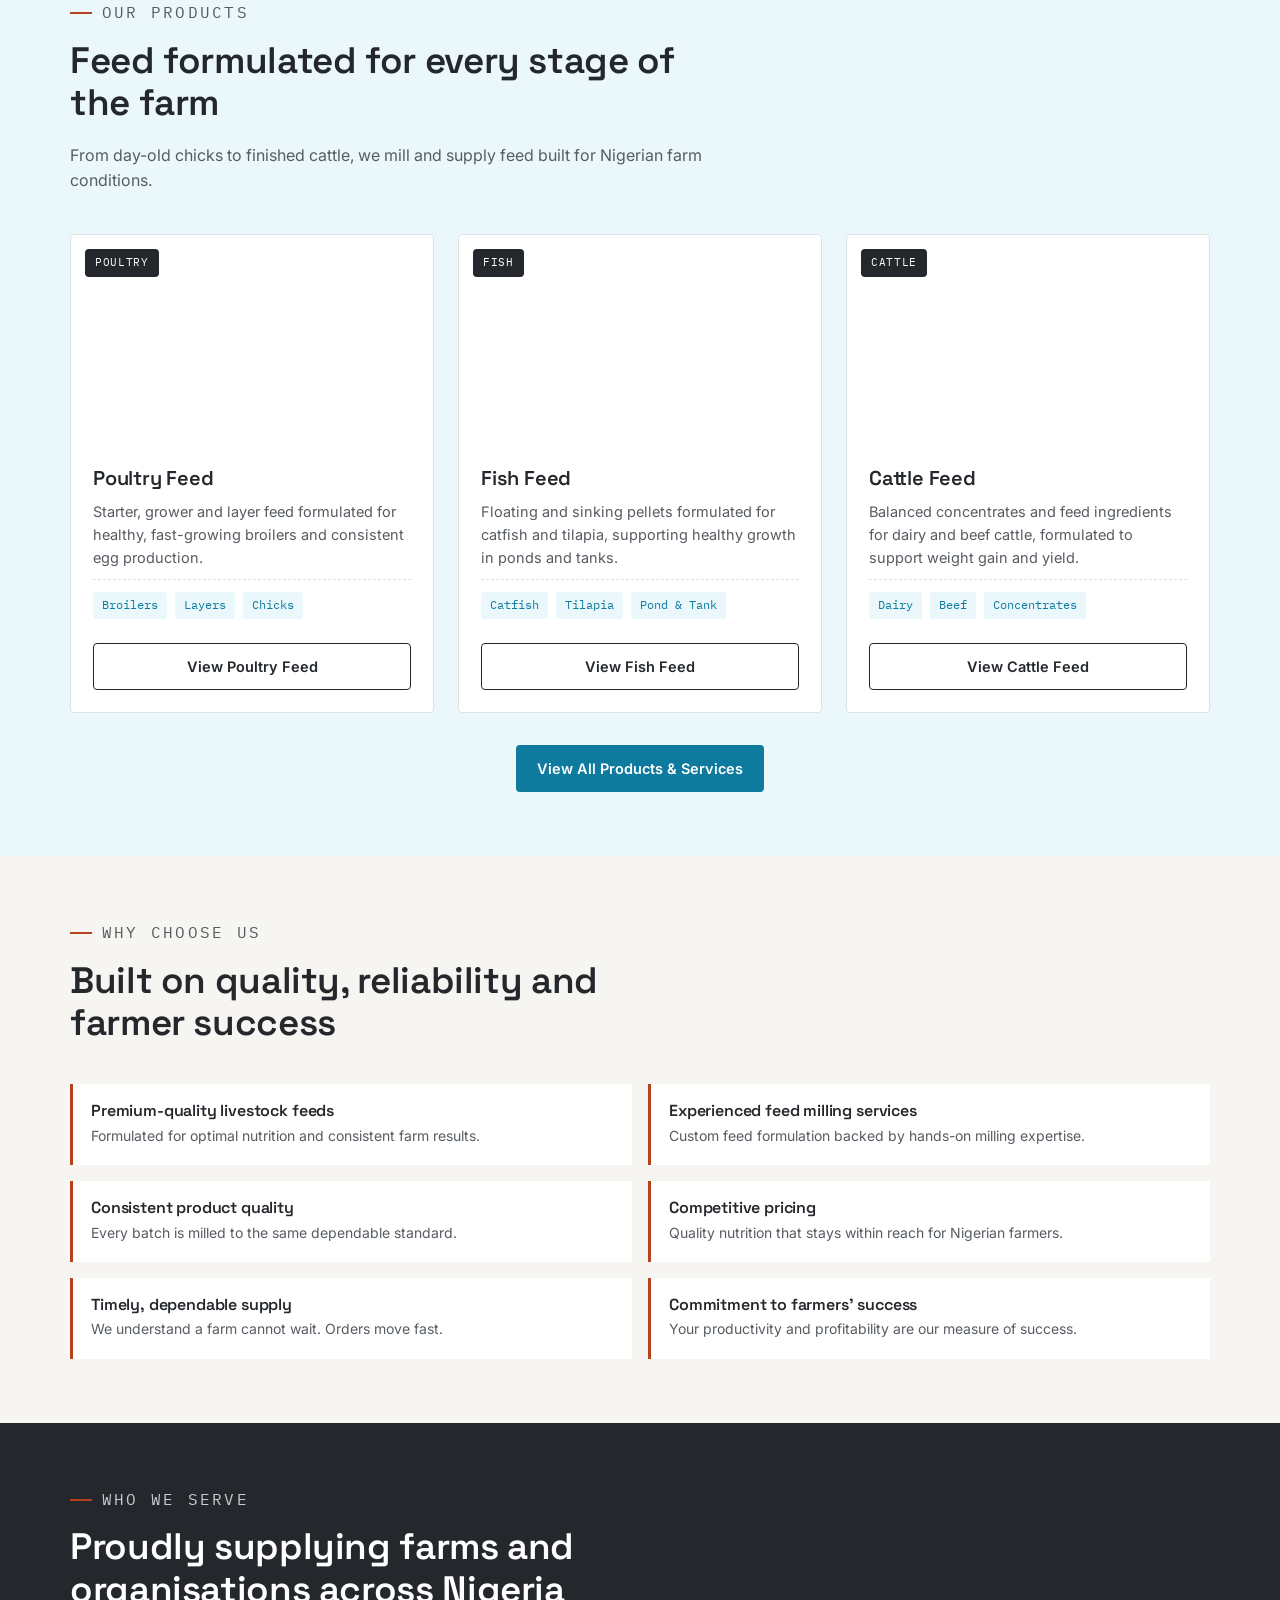
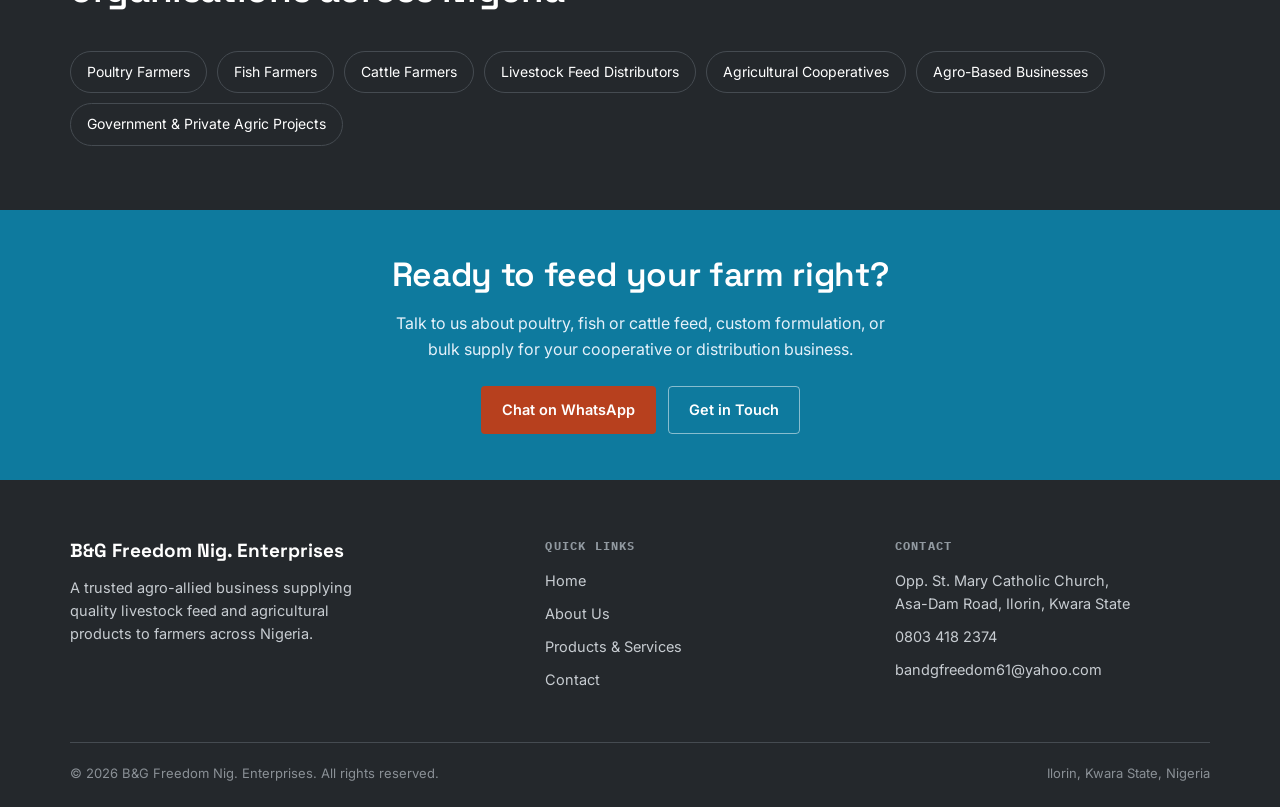
==== commit ceafca44: "added logo" ====
--- a/index.html
+++ b/index.html
@@ -11,35 +11,37 @@
 </head>
 <body>
 
-<header class="site-header">
-  <div class="header-bar">
-    <a href="index.html" class="brand">
-      <span class="mark">B&amp;G</span>
-      <span>B&amp;G Freedom<small>Nig. Enterprises</small></span>
-    </a>
-    <nav class="nav-desktop">
+  <header class="site-header">
+    <div class="header-bar">
+      <a href="index.html" class="brand">
+        <img src="img/BG logo.png" alt="B&G Freedom Nig. Enterprises Logo" class="logo">
+      </a>
+  
+      <nav class="nav-desktop">
+        <a href="index.html" aria-current="page">Home</a>
+        <a href="about.html">About</a>
+        <a href="products.html">Products &amp; Services</a>
+        <a href="contact.html">Contact</a>
+      </nav>
+  
+      <div class="header-actions">
+        <a href="tel:+2348034182374" class="btn btn-ghost" style="display:none" id="desktop-call"></a>
+        <a href="https://wa.me/2348034182374" class="btn btn-primary" target="_blank" rel="noopener">Chat on WhatsApp</a>
+        <button class="menu-toggle" aria-label="Toggle menu" aria-expanded="false"><span></span><span></span><span></span></button>
+      </div>
+    </div>
+  
+    <nav class="nav-mobile">
       <a href="index.html" aria-current="page">Home</a>
       <a href="about.html">About</a>
       <a href="products.html">Products &amp; Services</a>
       <a href="contact.html">Contact</a>
+      <div class="header-actions">
+        <a href="https://wa.me/2348034182374" class="btn btn-primary btn-wide" target="_blank" rel="noopener">Chat on WhatsApp</a>
+        <a href="tel:+2348034182374" class="btn btn-ghost btn-wide">Call 0803 418 2374</a>
+      </div>
     </nav>
-    <div class="header-actions">
-      <a href="tel:+2348034182374" class="btn btn-ghost" style="display:none" id="desktop-call"></a>
-      <a href="https://wa.me/2348034182374" class="btn btn-primary" target="_blank" rel="noopener">Chat on WhatsApp</a>
-      <button class="menu-toggle" aria-label="Toggle menu" aria-expanded="false"><span></span><span></span><span></span></button>
-    </div>
-  </div>
-  <nav class="nav-mobile">
-    <a href="index.html" aria-current="page">Home</a>
-    <a href="about.html">About</a>
-    <a href="products.html">Products &amp; Services</a>
-    <a href="contact.html">Contact</a>
-    <div class="header-actions">
-      <a href="https://wa.me/2348034182374" class="btn btn-primary btn-wide" target="_blank" rel="noopener">Chat on WhatsApp</a>
-      <a href="tel:+2348034182374" class="btn btn-ghost btn-wide">Call 0803 418 2374</a>
-    </div>
-  </nav>
-</header>
+  </header>
 
 <section class="hero">
   <div class="hero-media" style="background-image:url('https://images.unsplash.com/photo-1717702576954-c07131c54169?auto=format&fit=crop&w=1800&q=80');"></div>
--- a/css/style.css
+++ b/css/style.css
@@ -27,7 +27,27 @@
   --max: 1180px;
   --radius: 4px;
 }
-
+.brand {
+  display: flex;
+  align-items: center;
+  gap: 12px;
+  text-decoration: none;
+}
+
+.logo {
+  width: 100px;      /* Adjust as needed */
+  height: 100px;
+  object-fit: contain;
+}
+
+.brand span {
+  display: flex;
+  flex-direction: column;
+}
+
+.brand small {
+  font-size: 0.8rem;
+}
 *,*::before,*::after{ box-sizing: border-box; }
 html{ scroll-behavior: smooth; }
 body{
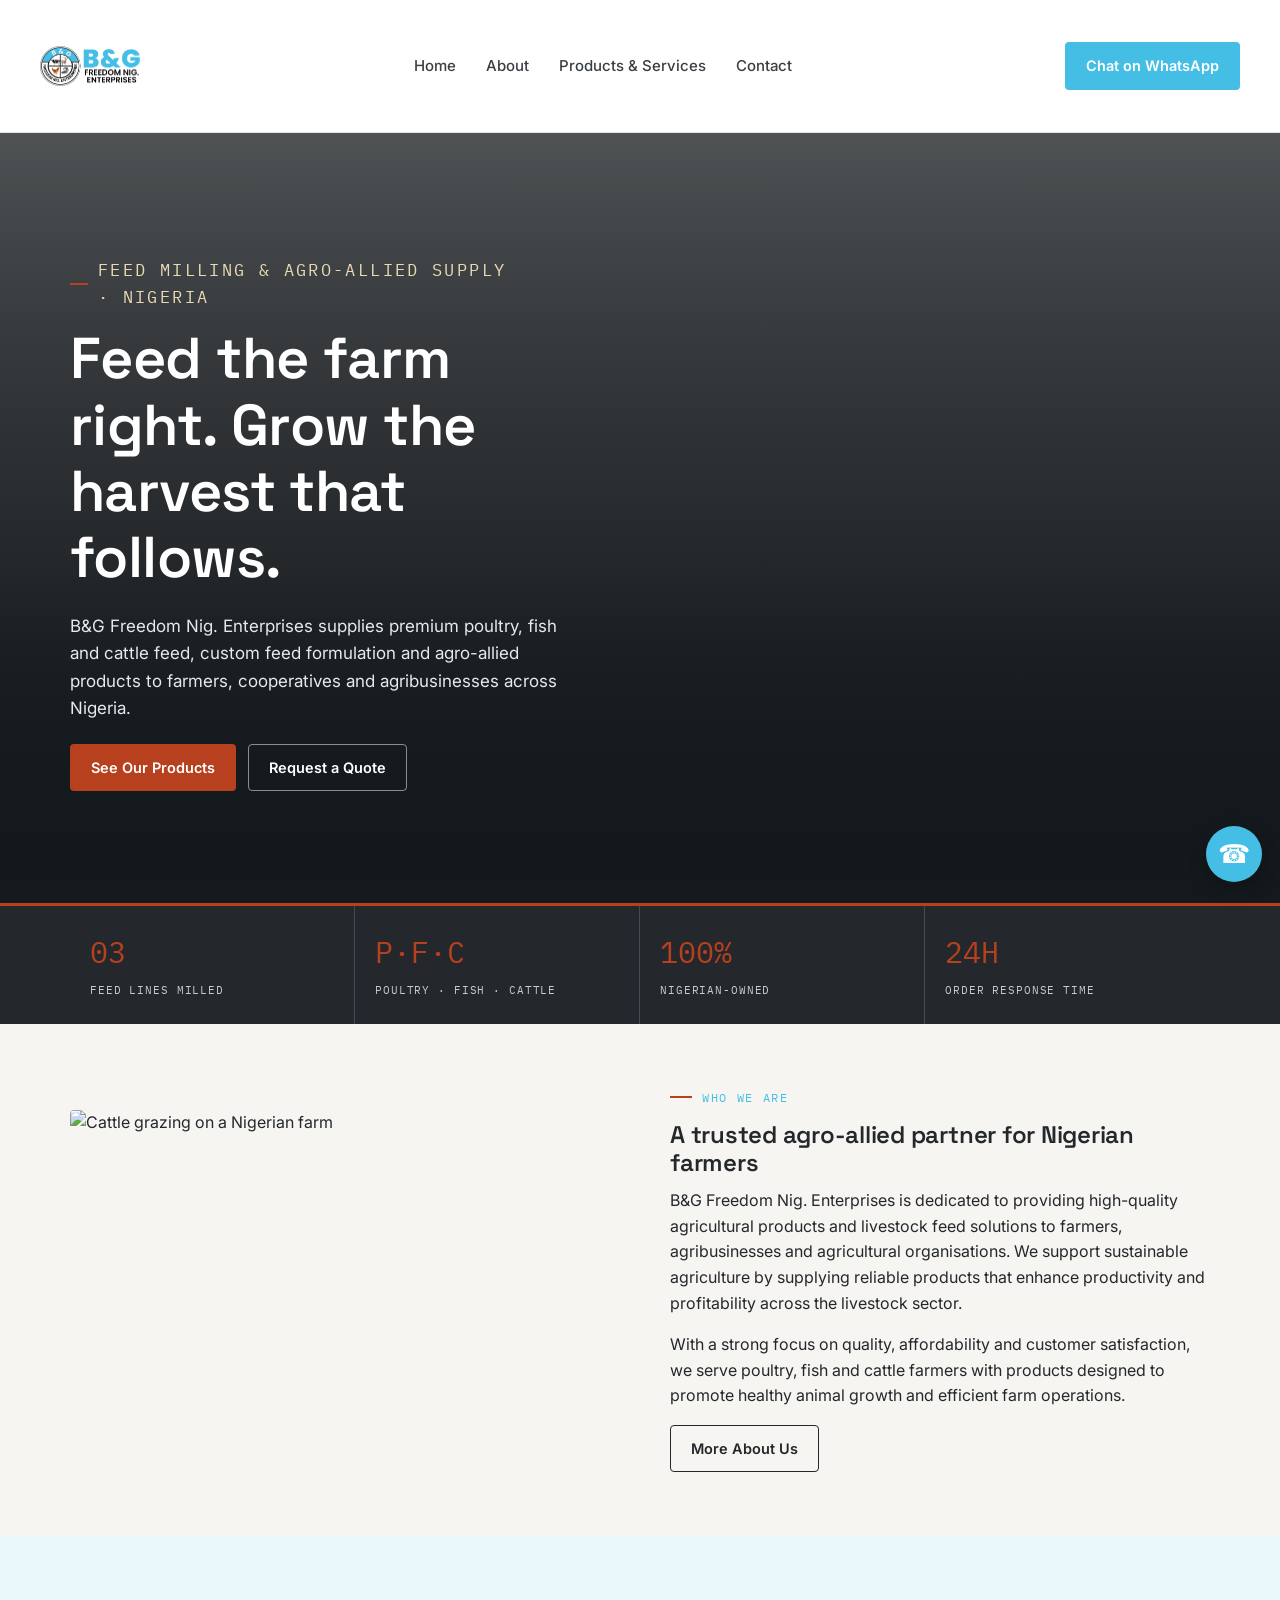
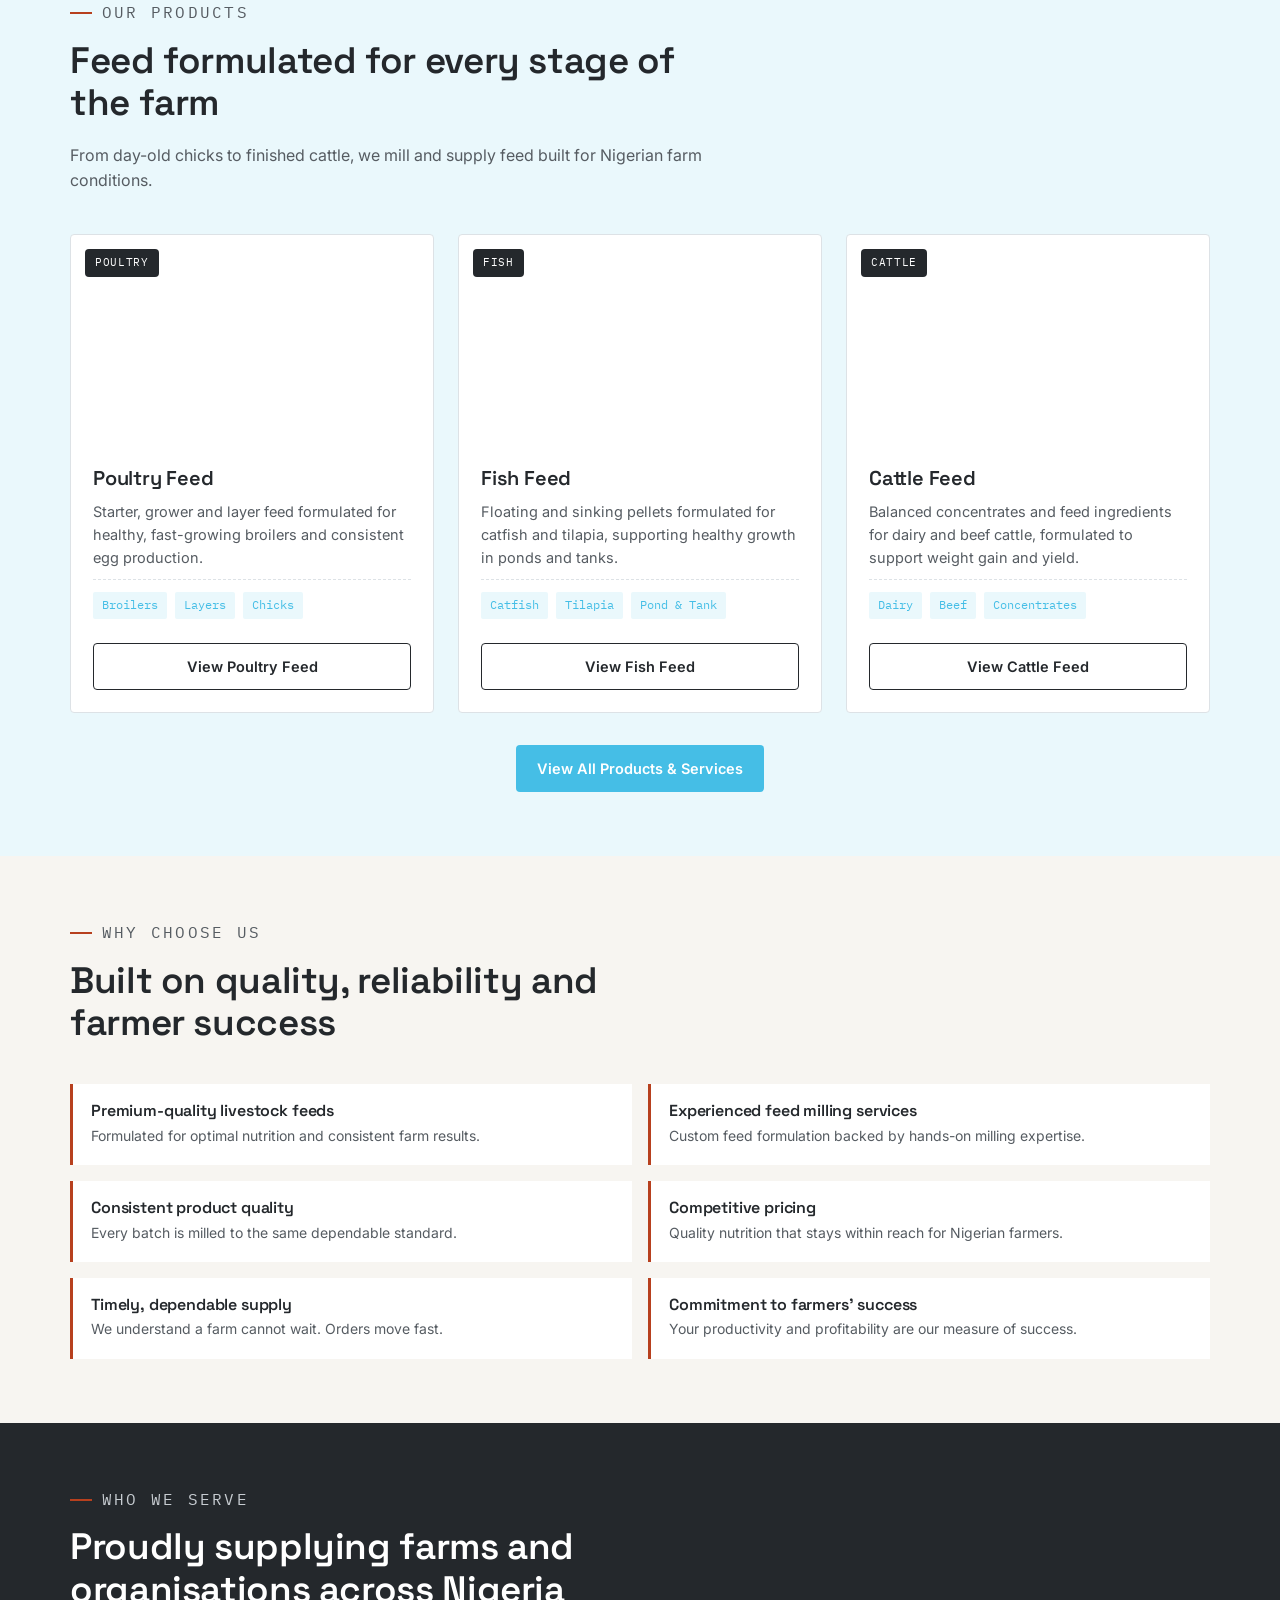
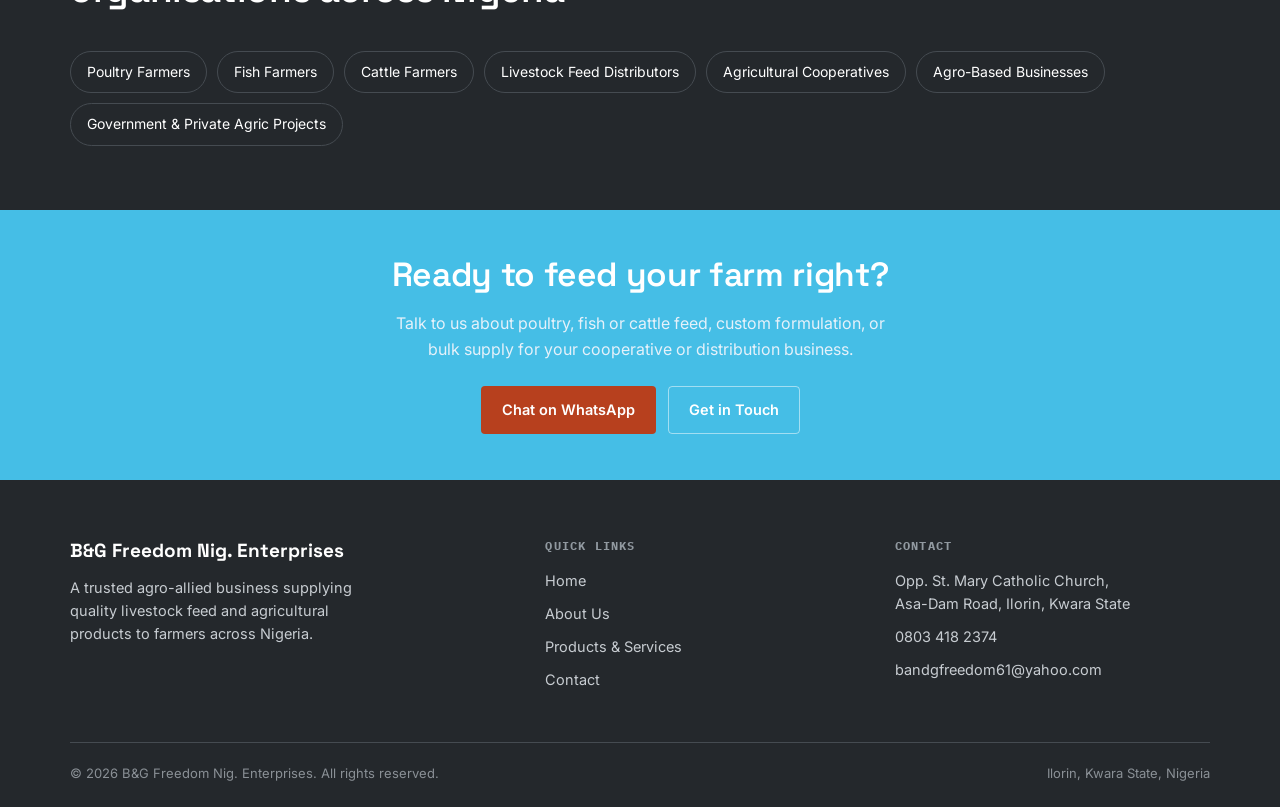
==== commit 70fe24fb: "Replace static hero background with 3 layered, crossfading images" ====
--- a/index.html
+++ b/index.html
@@ -8,6 +8,10 @@
 <link rel="preconnect" href="https://fonts.googleapis.com">
 <link href="https://fonts.googleapis.com/css2?family=Space+Grotesk:wght@500;600;700&family=Inter:wght@400;500;600;700&family=IBM+Plex+Mono:wght@400;500;600&display=swap" rel="stylesheet">
 <link rel="stylesheet" href="css/style.css">
+<link rel="icon" type="image/png" sizes="32x32" href="img/favicon-32x32.png">
+<link rel="icon" type="image/png" sizes="16x16" href="img/favicon-16x16.png">
+<link rel="apple-touch-icon" href="img/apple-touch-icon.png">
+<link rel="shortcut icon" href="img/favicon.ico">
 </head>
 <body>
 
@@ -18,7 +22,7 @@
       </a>
   
       <nav class="nav-desktop">
-        <a href="index.html" aria-current="page">Home</a>
+        <a href="index.html">Home</a>
         <a href="about.html">About</a>
         <a href="products.html">Products &amp; Services</a>
         <a href="contact.html">Contact</a>
@@ -32,7 +36,7 @@
     </div>
   
     <nav class="nav-mobile">
-      <a href="index.html" aria-current="page">Home</a>
+      <a href="index.html">Home</a>
       <a href="about.html">About</a>
       <a href="products.html">Products &amp; Services</a>
       <a href="contact.html">Contact</a>
@@ -44,7 +48,11 @@
   </header>
 
 <section class="hero">
-  <div class="hero-media" style="background-image:url('https://images.unsplash.com/photo-1717702576954-c07131c54169?auto=format&fit=crop&w=1800&q=80');"></div>
+  <div class="hero-slideshow">
+    <div class="hero-media is-active" style="background-image:url('https://i.ibb.co/d4D3kb01/Chat-GPT-Image-Jul-6-2026-06-35-49-PM.png');"></div>
+    <div class="hero-media" style="background-image:url('https://i.ibb.co/sMVkSmM/Chat-GPT-Image-Jul-6-2026-06-34-23-PM.png');"></div>
+    <div class="hero-media" style="background-image:url('https://i.ibb.co/FL6HbgJD/Chat-GPT-Image-Jul-6-2026-06-32-05-PM.png');"></div>
+  </div>
   <div class="hero-content">
     <p class="eyebrow">Feed Milling &amp; Agro-Allied Supply · Nigeria</p>
     <h1>Feed the farm right. Grow the harvest that follows.</h1>
--- a/css/style.css
+++ b/css/style.css
@@ -6,7 +6,7 @@
 :root{
   /* Color */
   --sky: #45BEE6;
-  --sky-dark: #0E7A9E;
+  --sky-dark: #45BEE6;
   --sky-light: #EAF8FC;
   --charcoal: #24282C;
   --charcoal-2: #3A3F44;
@@ -528,7 +528,7 @@
   z-index: 200;
   width: 56px; height:56px;
   border-radius: 50%;
-  background: #25D366;
+  background: #45BEE6;
   color:#fff;
   display:flex; align-items:center; justify-content:center;
   box-shadow: 0 6px 18px rgba(0,0,0,.25);
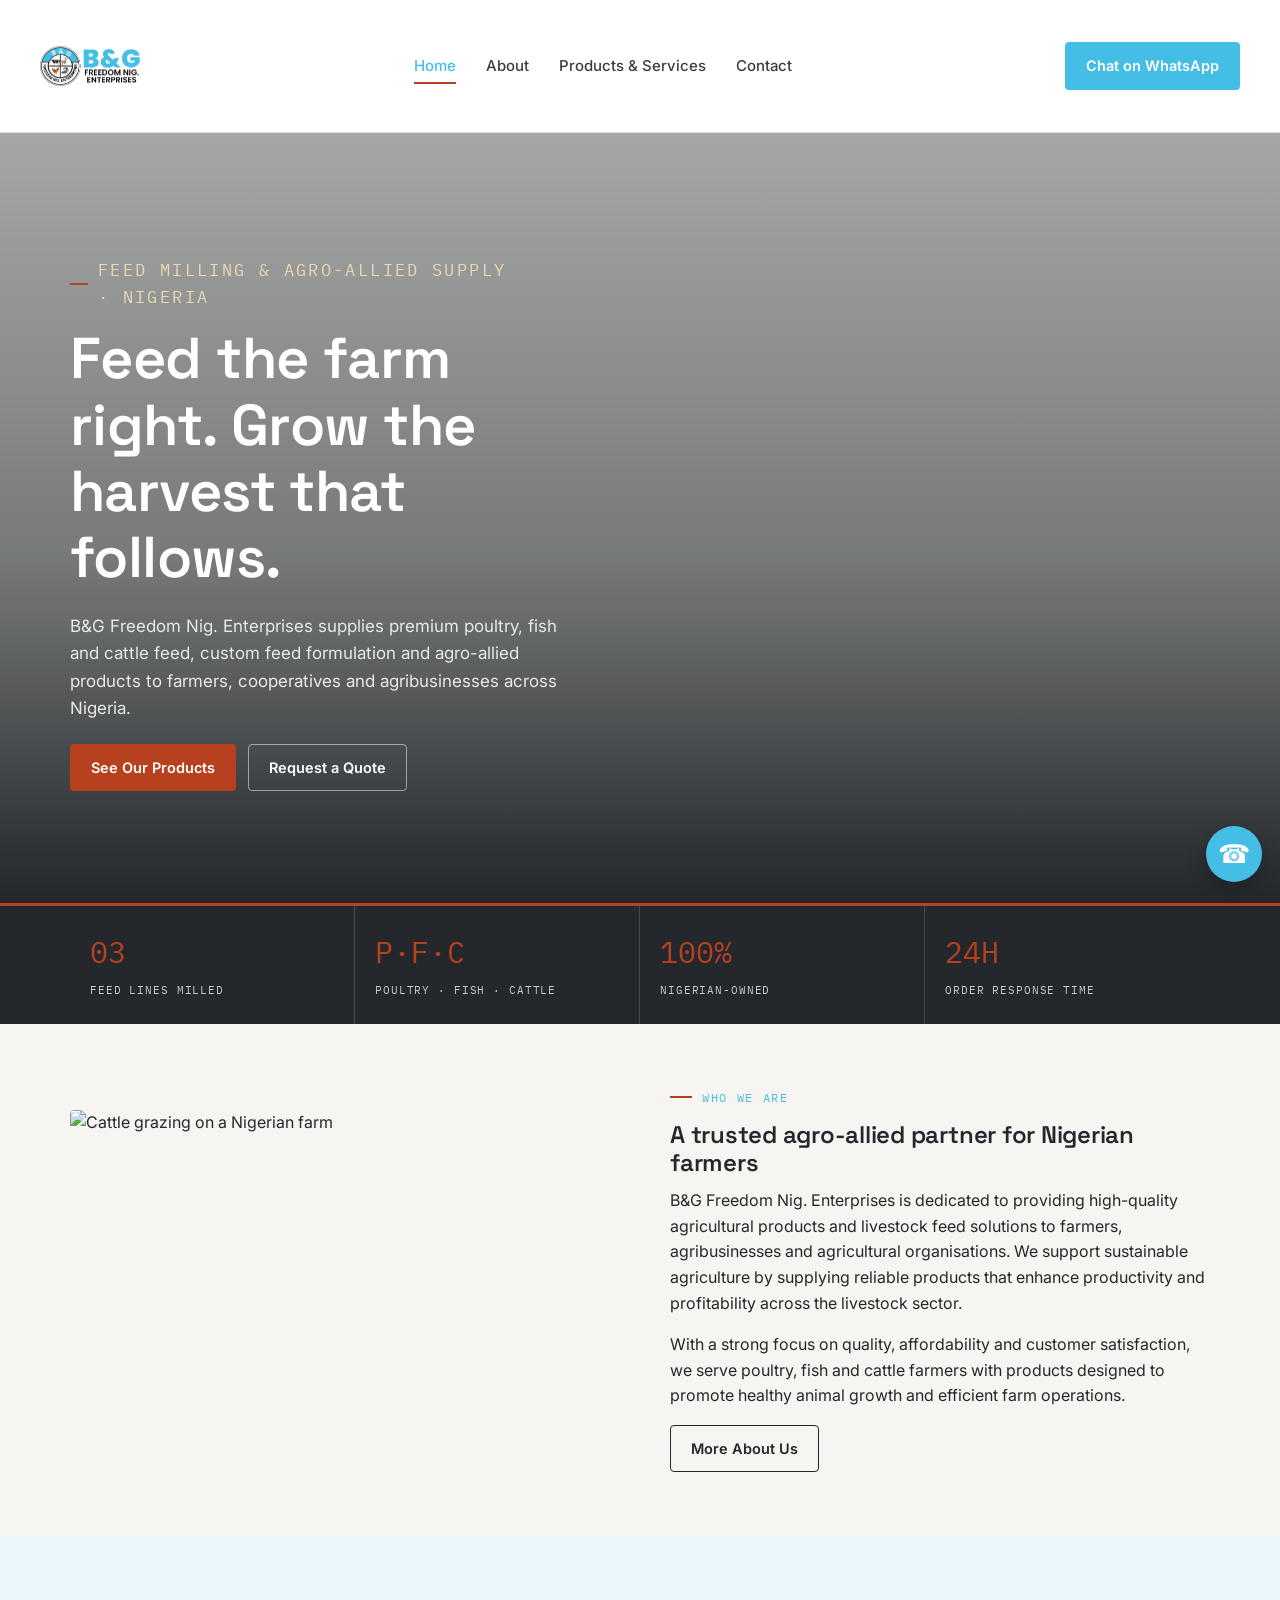
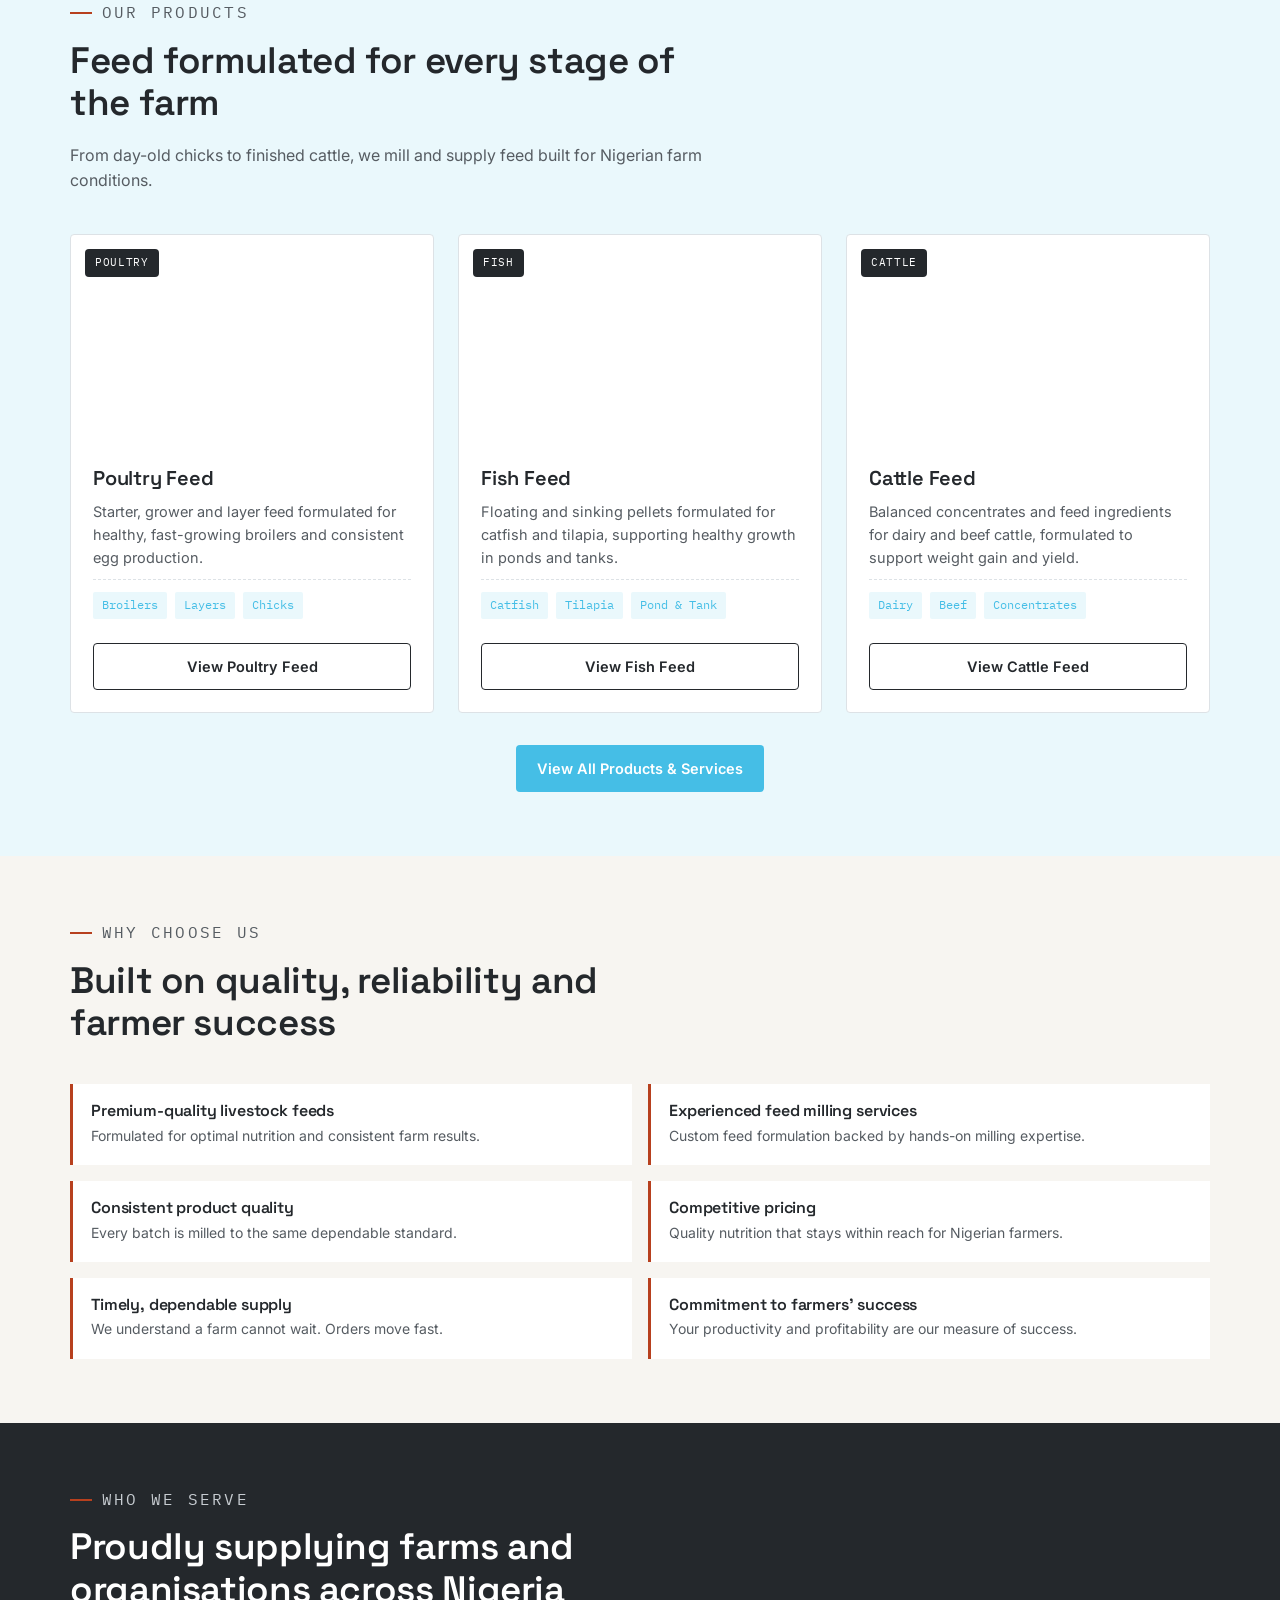
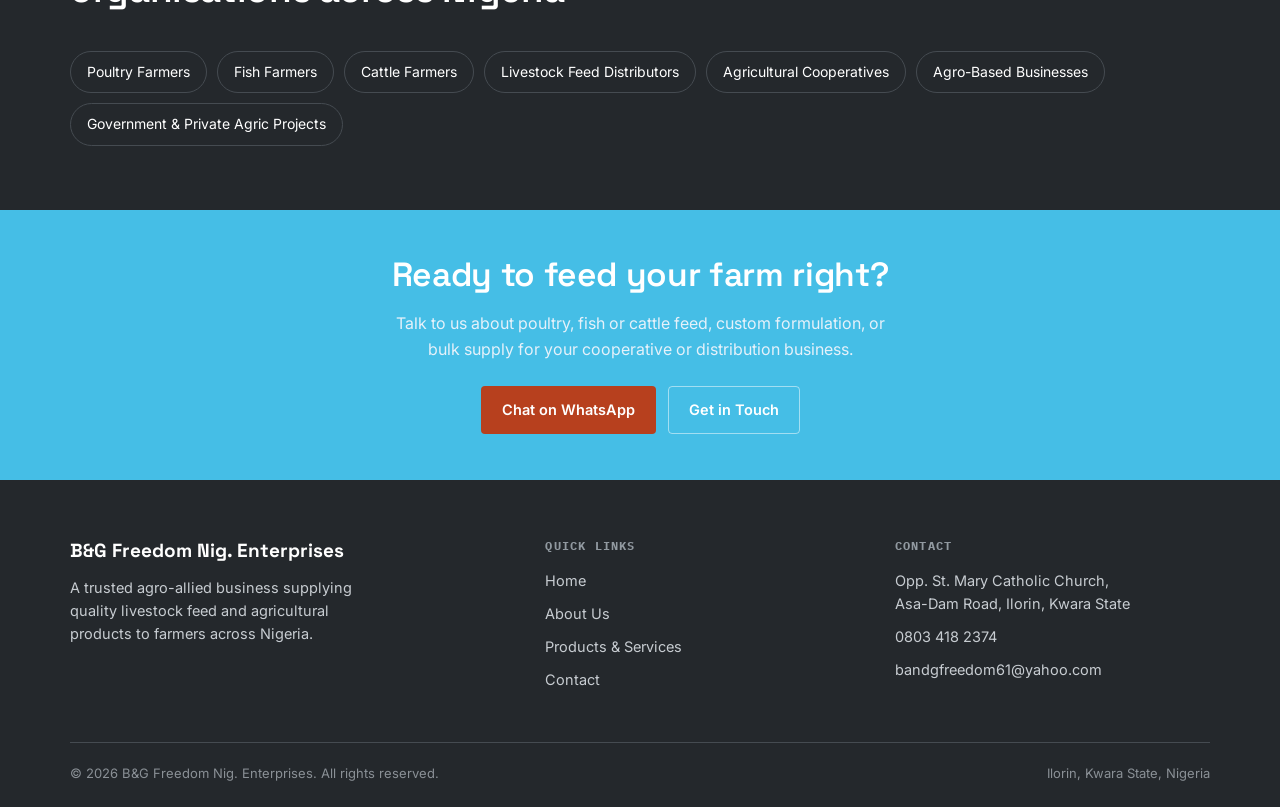
==== commit a78e6989: "fixed lazy loading2" ====
--- a/index.html
+++ b/index.html
@@ -49,9 +49,9 @@
 
 <section class="hero">
   <div class="hero-slideshow">
-    <div class="hero-media is-active" style="background-image:url('https://i.ibb.co/d4D3kb01/Chat-GPT-Image-Jul-6-2026-06-35-49-PM.png');"></div>
-    <div class="hero-media" style="background-image:url('https://i.ibb.co/sMVkSmM/Chat-GPT-Image-Jul-6-2026-06-34-23-PM.png');"></div>
-    <div class="hero-media" style="background-image:url('https://i.ibb.co/FL6HbgJD/Chat-GPT-Image-Jul-6-2026-06-32-05-PM.png');"></div>
+    <div class="hero-media is-active" style="background-image:url('https://i.ibb.co/FL6HbgJD/Chat-GPT-Image-Jul-6-2026-06-32-05-PM.png');"></div>
+    <div class="hero-media" data-bg="https://i.ibb.co/sMVkSmM/Chat-GPT-Image-Jul-6-2026-06-34-23-PM.png"></div>
+    <div class="hero-media" data-bg="https://i.ibb.co/d4D3kb01/Chat-GPT-Image-Jul-6-2026-06-35-49-PM.png"></div>
   </div>
   <div class="hero-content">
     <p class="eyebrow">Feed Milling &amp; Agro-Allied Supply · Nigeria</p>
--- a/css/style.css
+++ b/css/style.css
@@ -217,11 +217,16 @@
   color:#fff;
   overflow:hidden;
 }
+.hero-slideshow{ position:absolute; inset:0; }
 .hero-media{
   position:absolute; inset:0;
   background-size: cover;
   background-position: center 60%;
-}
+  opacity: 0;
+  transition: opacity 1.6s ease;
+  will-change: opacity;
+}
+.hero-media.is-active{ opacity: 1; }
 .hero-media::after{
   content:'';
   position:absolute; inset:0;
